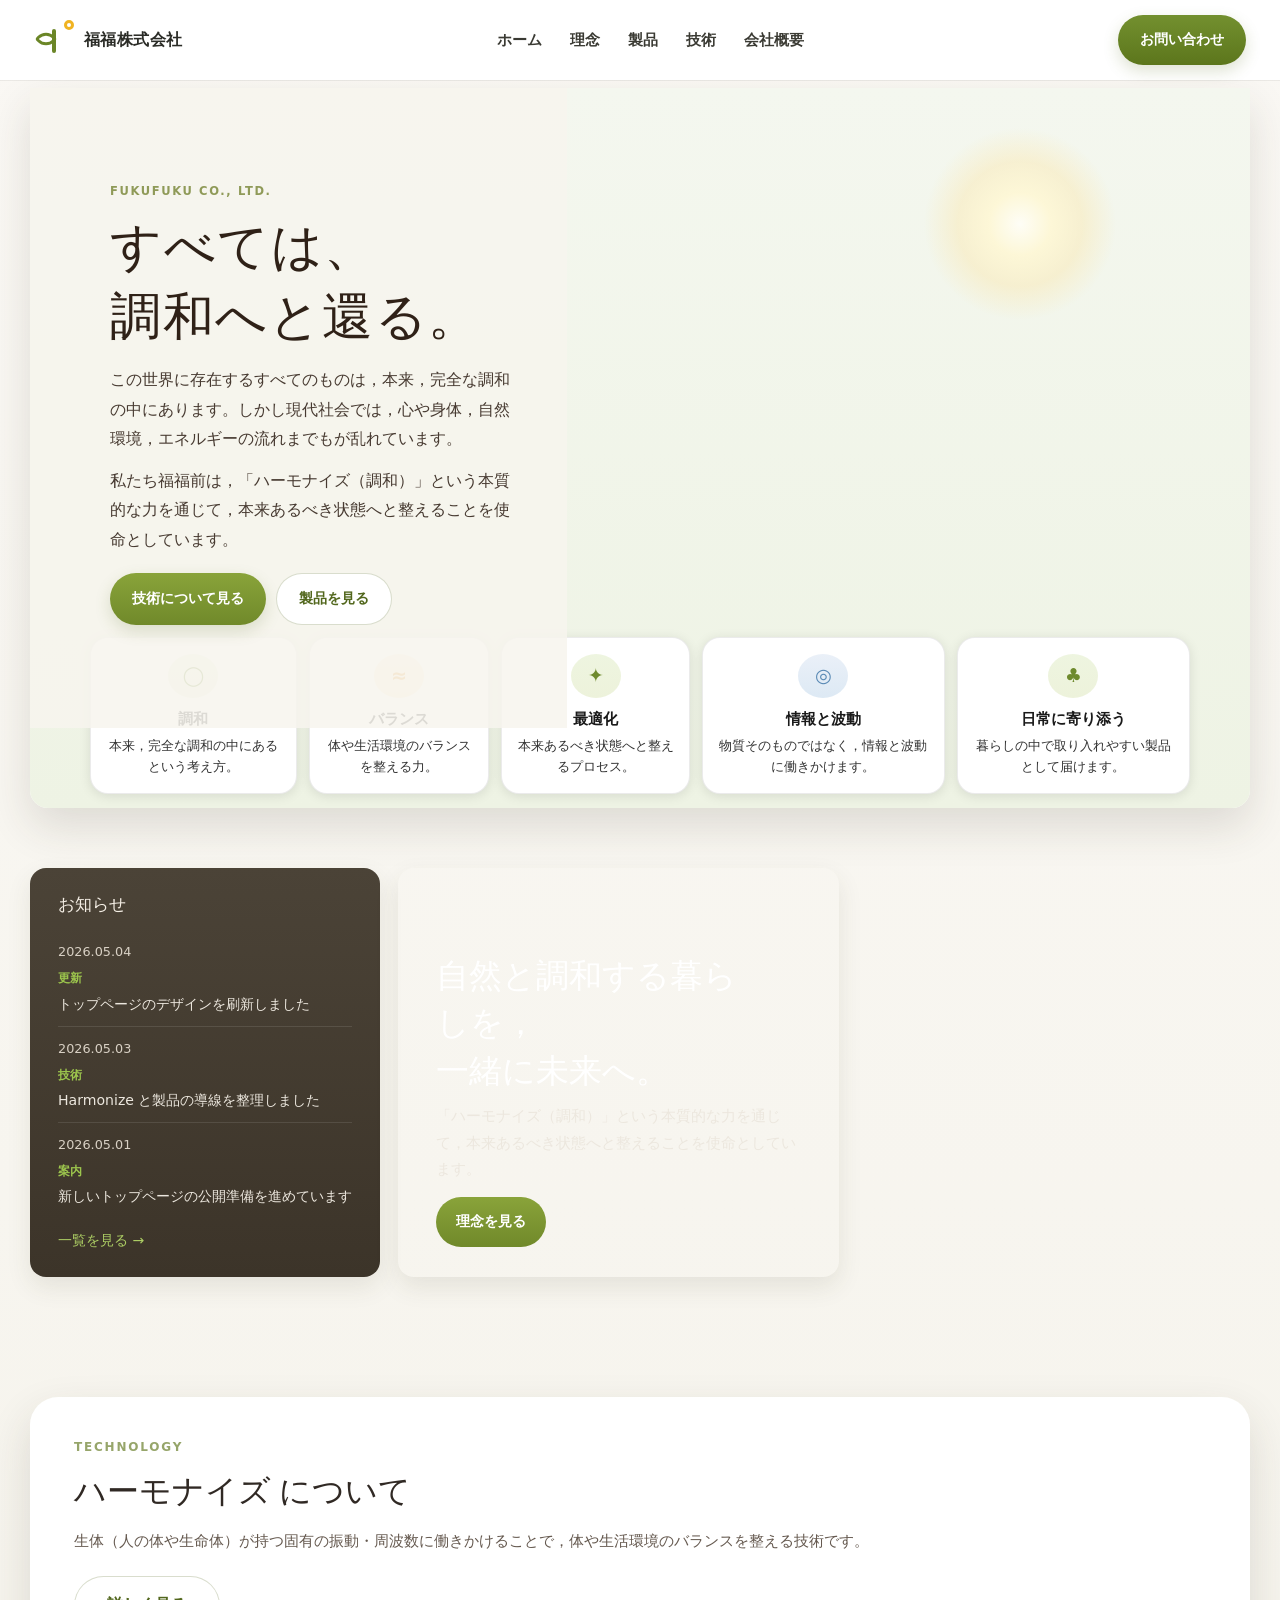
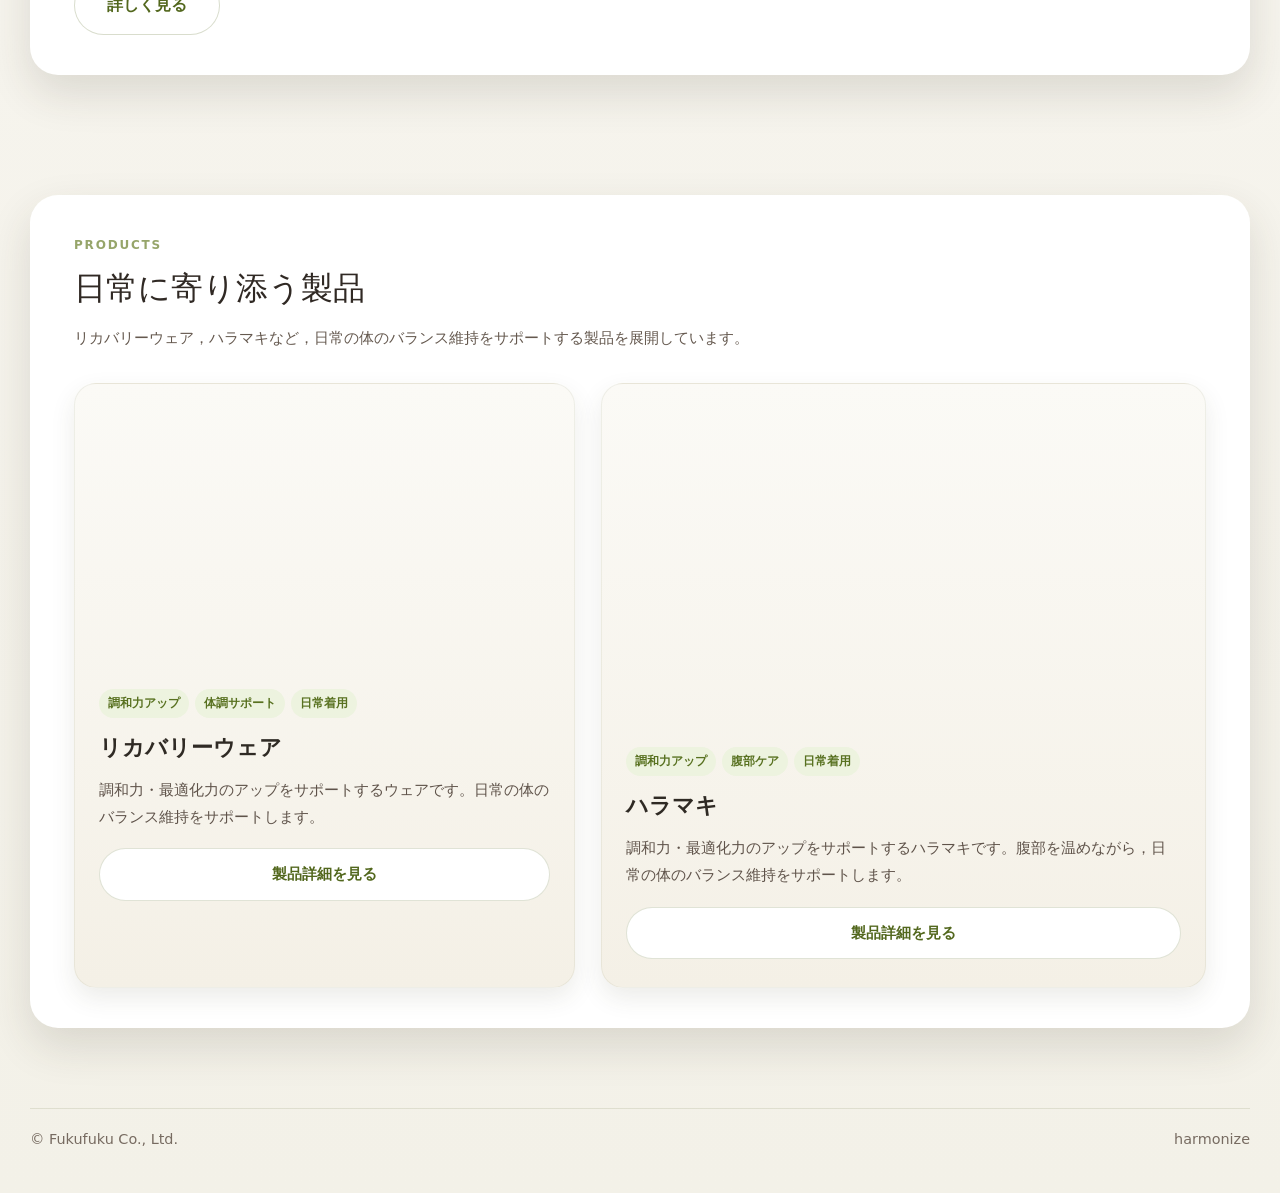
==== index.html @ b530451a "fix: Harmonize → ハーモナイズ in headings" ====
<!DOCTYPE html>
<html lang="ja">
<head>
  <meta charset="UTF-8">
  <meta name="viewport" content="width=device-width, initial-scale=1.0">
  <title>福福株式会社</title>
  <meta name="description" content="福福株式会社は、『ハーモナイズ（調和）』という本質的な力を通じて，本来あるべき状態へと整えることを使命としています。">
  <link rel="stylesheet" href="assets/styles.css">
</head>
<body>

<!-- Mobile nav toggle -->
<button class="menu-toggle" id="menuToggle" aria-label="メニューを開く">
  <span></span><span></span><span></span>
</button>

<!-- Mobile nav drawer -->
<div class="mobile-nav" id="mobileNav">
  <div class="mobile-nav__header">
    <span class="brand__title">福福株式会社</span>
    <button class="mobile-nav__close" id="menuClose" aria-label="閉じる">&times;</button>
  </div>
  <nav class="mobile-nav__links">
    <a class="is-current" href="index.html">ホーム</a>
    <a href="philosophy.html">理念</a>
    <a href="products.html">製品</a>
    <a href="technology.html">技術</a>
    <a href="company.html">会社概要</a>
    <a href="contact.html">お問い合わせ</a>
  </nav>
  <div class="mobile-nav__contact">
    <a class="contact-btn" href="contact.html">お問い合わせ</a>
  </div>
</div>

<header class="header">
  <div class="container header__inner">
    <a class="brand" href="index.html">
      <span class="logo">
        <span class="stem"></span>
        <span class="petal"></span>
        <span class="dot"></span>
      </span>
      <span class="brand__title">福福株式会社</span>
    </a>
    <nav class="nav">
      <a class="is-current" href="index.html">ホーム</a>
      <a href="philosophy.html">理念</a>
      <a href="products.html">製品</a>
      <a href="technology.html">技術</a>
      <a href="company.html">会社概要</a>
    </nav>
    <a class="contact-btn" href="contact.html">お問い合わせ</a>
  </div>
</header>

<main>
  <!-- ── HERO ── -->
  <section class="hero">
    <div class="container hero-shell">
      <div class="hero-stage">
        <div class="hero-visual"></div>
        <div class="hero-still"></div>
        <div class="hero-leaves"></div>
        <div class="hero-sun"></div>
        <div class="hero-content">
          <div class="hero-copy">
            <span class="eyebrow">FUKUFUKU CO., LTD.</span>
            <h1 class="hero-title">すべては、<br>調和へと還る。</h1>
            <p>この世界に存在するすべてのものは，本来，完全な調和の中にあります。しかし現代社会では，心や身体，自然環境，エネルギーの流れまでもが乱れています。</p>
            <p>私たち福福前は，「ハーモナイズ（調和）」という本質的な力を通じて，本来あるべき状態へと整えることを使命としています。</p>
            <div class="hero-actions">
              <a class="button-primary" href="technology.html">技術について見る</a>
              <a class="button-ghost" href="products.html">製品を見る</a>
            </div>
          </div>
          <div></div>
        </div>
        <div class="hero-cards">
          <article class="info-card">
            <div class="info-card__icon">◯</div>
            <div class="info-card__text">
              <h3>調和</h3>
              <p>本来，完全な調和の中にあるという考え方。</p>
            </div>
          </article>
          <article class="info-card">
            <div class="info-card__icon">≈</div>
            <div class="info-card__text">
              <h3>バランス</h3>
              <p>体や生活環境のバランスを整える力。</p>
            </div>
          </article>
          <article class="info-card">
            <div class="info-card__icon">✦</div>
            <div class="info-card__text">
              <h3>最適化</h3>
              <p>本来あるべき状態へと整えるプロセス。</p>
            </div>
          </article>
          <article class="info-card">
            <div class="info-card__icon">◎</div>
            <div class="info-card__text">
              <h3>情報と波動</h3>
              <p>物質そのものではなく，情報と波動に働きかけます。</p>
            </div>
          </article>
          <article class="info-card">
            <div class="info-card__icon">♣</div>
            <div class="info-card__text">
              <h3>日常に寄り添う</h3>
              <p>暮らしの中で取り入れやすい製品として届けます。</p>
            </div>
          </article>
        </div>
      </div>
    </div>
  </section>

  <!-- ── NEWS + MESSAGE ── -->
  <section class="section">
    <div class="container lower-grid">
      <div class="panel news">
        <div class="news-title">お知らせ</div>
        <ul>
          <li>
            <div class="news-item">
              <span class="date">2026.05.04</span>
              <span class="cat">更新</span>
              <span class="text">トップページのデザインを刷新しました</span>
            </div>
          </li>
          <li>
            <div class="news-item">
              <span class="date">2026.05.03</span>
              <span class="cat">技術</span>
              <span class="text">Harmonize と製品の導線を整理しました</span>
            </div>
          </li>
          <li>
            <div class="news-item">
              <span class="date">2026.05.01</span>
              <span class="cat">案内</span>
              <span class="text">新しいトップページの公開準備を進めています</span>
            </div>
          </li>
        </ul>
        <span class="more">一覧を見る →</span>
      </div>
      <div class="panel message">
        <h2>自然と調和する暮らしを，<br>一緒に未来へ。</h2>
        <p>「ハーモナイズ（調和）」という本質的な力を通じて，本来あるべき状態へと整えることを使命としています。</p>
        <a class="btn" href="philosophy.html">理念を見る</a>
      </div>
    </div>
  </section>

  <!-- ── TECHNOLOGY + PRODUCTS ── -->
  <section class="section">
    <div class="container section-box">
      <div class="section-tag">Technology</div>
      <h2 class="section-title">ハーモナイズ について</h2>
      <p class="section-text">生体（人の体や生命体）が持つ固有の振動・周波数に働きかけることで，体や生活環境のバランスを整える技術です。</p>
      <div class="section-cta">
        <a class="btn-wide-outline" href="technology.html">詳しく見る</a>
      </div>
    </div>
  </section>

  <section class="section">
    <div class="container section-box">
      <div class="section-tag">Products</div>
      <h2 class="section-title">日常に寄り添う製品</h2>
      <p class="section-text">リカバリーウェア，ハラマキなど，日常の体のバランス維持をサポートする製品を展開しています。</p>
      <div class="products-grid">
        <article class="product-card">
          <div class="product-image wear"></div>
          <div class="product-body">
            <div class="chips">
              <span class="chip">調和力アップ</span>
              <span class="chip">体調サポート</span>
              <span class="chip">日常着用</span>
            </div>
            <h3>リカバリーウェア</h3>
            <p>調和力・最適化力のアップをサポートするウェアです。日常の体のバランス維持をサポートします。</p>
            <a class="button-ghost" href="products.html">製品詳細を見る</a>
          </div>
        </article>
        <article class="product-card">
          <div class="product-image haramaki"></div>
          <div class="product-body">
            <div class="chips">
              <span class="chip">調和力アップ</span>
              <span class="chip">腹部ケア</span>
              <span class="chip">日常着用</span>
            </div>
            <h3>ハラマキ</h3>
            <p>調和力・最適化力のアップをサポートするハラマキです。腹部を温めながら，日常の体のバランス維持をサポートします。</p>
            <a class="button-ghost" href="products.html">製品詳細を見る</a>
          </div>
        </article>
      </div>
    </div>
  </section>
</main>

<footer class="footer">
  <div class="container footer-inner">
    <div>© Fukufuku Co., Ltd.</div>
    <div>harmonize</div>
  </div>
</footer>

<script>
  // Mobile nav
  var toggle = document.getElementById('menuToggle');
  var nav = document.getElementById('mobileNav');
  var close = document.getElementById('menuClose');
  toggle.addEventListener('click', function(){ nav.classList.add('is-open'); });
  close.addEventListener('click', function(){ nav.classList.remove('is-open'); });
  nav.querySelectorAll('a').forEach(function(a){ a.addEventListener('click', function(){ nav.classList.remove('is-open'); }); });
</script>
</body>
</html>
---- assets/styles.css ----
/* =====================================================
   Fukufuku Co. — Mobile-First CSS v8
   対象: 全ページ (index, philosophy, products, technology, company, contact, thanks)
   確認幅: 390px / 375px / 320px を優先。タブレット・PC は後追い。
   ===================================================== */

:root{
  --green:#6b8627;
  --green-deep:#56701f;
  --green-soft:#eef4df;
  --orange:#ea9223;
  --brown:#2f2117;
  --cream:#f8f5ee;
  --cream-deep:#f2eee4;
  --text:#40352d;
  --muted:#60554c;
  --line:rgba(93,107,53,.14);
  --shadow:0 18px 44px rgba(58,49,33,.14);
  --shadow-soft:0 10px 24px rgba(72,64,43,.10);
  --max:1240px;
}

/* ── Reset ── */
*{box-sizing:border-box;margin:0;padding:0}
html{scroll-behavior:smooth}
body{
  background:linear-gradient(180deg,#faf8f4 0%,#f3f1e8 100%);
  color:var(--text);
  font-family:system-ui,-apple-system,BlinkMacSystemFont,'Hiragino Sans','Noto Sans JP',sans-serif;
  line-height:1.8;
  font-size:16px;
  -webkit-text-size-adjust:100%;
}
a{text-decoration:none;color:inherit}
img{max-width:100%;display:block}
ul,ol{list-style:none}

/* ── Layout ── */
.container{
  width:min(calc(100% - 32px),var(--max));
  margin:0 auto;
}

/* ── Header ── */
.header{
  position:sticky;
  top:0;
  z-index:30;
  background:rgba(255,255,255,.97);
  backdrop-filter:blur(12px);
  -webkit-backdrop-filter:blur(12px);
  box-shadow:0 1px 0 rgba(0,0,0,.06);
}
.header__inner{
  min-height:64px;
  display:flex;
  align-items:center;
  justify-content:space-between;
  gap:12px;
  padding:0 4px;
}

/* Brand */
.brand{display:flex;align-items:center;gap:10px}
.logo{
  position:relative;
  width:40px;
  height:40px;
  flex:0 0 40px;
}
.logo .stem{
  position:absolute;
  left:18px;
  top:9px;
  width:4px;
  height:24px;
  background:var(--green);
  border-radius:10px;
}
.logo .petal,.logo .petal::before,.logo .petal::after{
  position:absolute;
  width:16px;
  height:16px;
  border:3.5px solid var(--green);
  border-radius:12px 3px 12px 3px;
  transform:rotate(45deg);
}
.logo .petal{left:4px;top:11px}
.logo .petal::before{content:\"\";left:12px;top:-12px;position:absolute;width:16px;height:16px;border:3.5px solid var(--green);border-radius:12px 3px 12px 3px}
.logo .petal::after{content:\"\";left:12px;top:12px;position:absolute;width:16px;height:16px;border:3.5px solid var(--green);border-radius:12px 3px 12px 3px}
.logo .dot{
  position:absolute;
  right:0;
  top:0;
  width:10px;
  height:10px;
  border:3.5px solid #f0b321;
  border-radius:50%;
}
.brand__title{
  font-size:1rem;
  font-weight:800;
  letter-spacing:.03em;
  color:#2b2c27;
  white-space:nowrap;
}

/* Nav */
.nav{display:none}

/* Mobile menu button */
.menu-toggle{
  display:flex;
  flex-direction:column;
  justify-content:center;
  align-items:center;
  width:44px;
  height:44px;
  background:none;
  border:none;
  cursor:pointer;
  gap:5px;
  padding:8px;
  border-radius:10px;
}
.menu-toggle span{
  display:block;
  width:22px;
  height:2px;
  background:var(--brown);
  border-radius:2px;
  transition:.2s;
}

/* Contact button */
.contact-btn{
  display:inline-flex;
  align-items:center;
  justify-content:center;
  gap:6px;
  padding:10px 16px;
  color:#fff;
  background:linear-gradient(180deg,#73902f,#5c761c);
  box-shadow:0 6px 16px rgba(88,110,31,.20);
  border-radius:999px;
  font-weight:700;
  font-size:.88rem;
  white-space:nowrap;
  transition:.18s ease all;
  flex-shrink:0;
}
.contact-btn:hover{transform:translateY(-1px)}

/* ── Mobile Nav Drawer ── */
.mobile-nav{
  position:fixed;
  top:0;
  left:0;
  right:0;
  bottom:0;
  z-index:50;
  display:none;
  flex-direction:column;
  background:rgba(255,255,255,.98);
  backdrop-filter:blur(16px);
  -webkit-backdrop-filter:blur(16px);
}
.mobile-nav.is-open{display:flex}
.mobile-nav__header{
  display:flex;
  align-items:center;
  justify-content:space-between;
  padding:16px 20px;
  border-bottom:1px solid var(--line);
}
.mobile-nav__close{
  width:44px;
  height:44px;
  background:none;
  border:none;
  font-size:28px;
  cursor:pointer;
  display:flex;
  align-items:center;
  justify-content:center;
  color:var(--text);
}
.mobile-nav__links{
  flex:1;
  overflow-y:auto;
  padding:20px;
  display:flex;
  flex-direction:column;
  gap:4px;
}
.mobile-nav__links a{
  display:block;
  padding:14px 16px;
  font-size:1.05rem;
  font-weight:600;
  color:var(--text);
  border-radius:12px;
  transition:.15s;
}
.mobile-nav__links a:hover,
.mobile-nav__links a.is-current{
  background:var(--green-soft);
  color:var(--green-deep);
}
.mobile-nav__contact{
  padding:20px;
  border-top:1px solid var(--line);
}
.mobile-nav__contact a{
  display:block;
  width:100%;
  text-align:center;
  padding:14px;
  font-weight:700;
  font-size:1rem;
}

/* ── Page Hero (sub pages) ── */
.page-hero{padding:20px 0 0}
.page-hero__box{
  position:relative;
  overflow:hidden;
  border-radius:20px;
  min-height:260px;
  background:
    linear-gradient(135deg,rgba(248,245,238,.95),rgba(248,245,238,.88)),
    url('../img/hero-forest.png') center/cover no-repeat;
  box-shadow:var(--shadow);
}
.page-hero__box::after{
  content:\"\";
  position:absolute;
  right:0;
  top:0;
  width:40%;
  height:120px;
  background:url('../img/hero-leaves.png') right top/cover no-repeat;
  opacity:.85;
  -webkit-mask-image:linear-gradient(180deg,#000 20%,rgba(0,0,0,.25) 70%,transparent 100%);
  mask-image:linear-gradient(180deg,#000 20%,rgba(0,0,0,.25) 70%,transparent 100%);
}
.page-hero__inner{
  position:relative;
  z-index:1;
  padding:40px 28px;
  max-width:100%;
}
.breadcrumb{
  font-size:.82rem;
  color:#7a6d63;
  margin-bottom:8px;
}
.page-hero__inner h1{
  font-family:serif;
  font-weight:500;
  font-size:1.65rem;
  line-height:1.45;
  color:var(--brown);
  margin:0 0 10px;
}
.page-hero__inner p{
  margin:0;
  font-size:.92rem;
  color:#5d5147;
  line-height:1.75;
}

/* ── Sections ── */
.section{padding:40px 0}
.section-box{
  background:#fff;
  border-radius:22px;
  padding:28px 24px;
  box-shadow:var(--shadow);
}
.section-tag{
  font-size:.75rem;
  letter-spacing:.15em;
  color:#96a56a;
  text-transform:uppercase;
  font-weight:700;
  margin-bottom:8px;
  display:block;
}
.section-title{
  margin:0 0 12px;
  font-family:serif;
  font-weight:500;
  font-size:1.55rem;
  line-height:1.5;
  color:#302924;
}
.section-text{
  margin:0;
  color:#65594f;
  line-height:1.9;
  font-size:.96rem;
}
.section-text + .section-text{margin-top:12px}

/* ── Top Page Hero ── */
.hero{padding:8px 0 0}
.hero-shell{
  position:relative;
  overflow:hidden;
  background:#fff;
  border-radius:0 0 18px 18px;
  box-shadow:var(--shadow);
}
.hero-stage{
  position:relative;
  min-height:580px;
  background:linear-gradient(180deg,#f4f7ef 0%,#eef3e4 100%);
}
.hero-visual{
  position:absolute;
  inset:0;
  background-image:url('../img/hero-forest.png');
  background-size:cover;
  background-position:center 40%;
  filter:saturate(1.05) brightness(1.02);
}
.hero-visual::after{
  content:\"\";
  position:absolute;
  inset:0;
  background:linear-gradient(90deg,
    rgba(248,245,238,.97) 0%,
    rgba(248,245,238,.93) 18%,
    rgba(248,245,238,.70) 34%,
    rgba(248,245,238,.28) 52%,
    transparent 70%
  );
}
.hero-still{
  display:none;
}
.hero-leaves{
  display:none;
}
.hero-sun{
  display:none;
}
.hero-content{
  position:relative;
  z-index:3;
  display:flex;
  flex-direction:column;
}
.hero-copy{
  position:relative;
  z-index:1;
  padding:32px 24px 28px;
  background:rgba(248,245,238,.90);
  border-radius:0 0 18px 18px;
}
.eyebrow{
  display:inline-block;
  margin-bottom:10px;
  color:#8f9a58;
  letter-spacing:.14em;
  font-size:.72rem;
  font-weight:700;
}
.hero-title{
  margin:0 0 12px;
  font-family:serif;
  font-weight:500;
  font-size:2.0rem;
  line-height:1.42;
  letter-spacing:.03em;
  color:var(--brown);
}
.hero-copy p{
  margin:8px 0 0;
  font-size:.93rem;
  line-height:1.85;
  color:#473a31;
}

/* Hero buttons */
.hero-actions{
  margin-top:18px;
  display:flex;
  flex-direction:column;
  gap:10px;
}
.hero-actions .button-primary,
.hero-actions .button-ghost{
  display:inline-flex;
  align-items:center;
  justify-content:center;
  padding:13px 20px;
  border-radius:999px;
  font-weight:700;
  font-size:.92rem;
  transition:.18s ease all;
  text-align:center;
}
.hero-actions .button-primary{
  background:linear-gradient(180deg,#89a33a,#70892a);
  color:#fff;
  box-shadow:0 6px 16px rgba(88,110,31,.18);
}
.hero-actions .button-ghost{
  background:#fff;
  border:1.5px solid rgba(82,103,29,.22);
  color:#52671d;
}
.hero-actions .button-primary:hover,
.hero-actions .button-ghost:hover{transform:translateY(-1px)}

/* Hero cards */
.hero-cards{
  padding:14px 16px 16px;
  display:flex;
  flex-direction:column;
  gap:10px;
}
.info-card{
  background:#ffffff;
  border:1px solid rgba(0,0,0,.08);
  border-radius:16px;
  padding:16px 18px;
  display:flex;
  align-items:flex-start;
  gap:14px;
  box-shadow:0 2px 12px rgba(0,0,0,.10);
}
.info-card__icon{
  width:44px;
  height:44px;
  flex:0 0 44px;
  border-radius:50%;
  display:grid;
  place-items:center;
  background:linear-gradient(180deg,#eef5e0,#edf2db);
  color:#6e8a2d;
  font-size:1.1rem;
  font-weight:700;
}
.info-card:nth-child(2) .info-card__icon{
  background:linear-gradient(180deg,#fff3de,#ffeed1);
  color:var(--orange);
}
.info-card:nth-child(4) .info-card__icon{
  background:linear-gradient(180deg,#eaf0f8,#dde9f4);
  color:#5a8ab5;
}
.info-card__text{}
.info-card h3{
  margin:0 0 3px;
  font-size:.95rem;
  font-weight:700;
  color:#1a1a1a;
}
.info-card p{
  margin:0;
  font-size:.82rem;
  line-height:1.55;
  color:#333333;
}

/* ── Lower grid (news + message) ── */
.lower-grid{display:flex;flex-direction:column;gap:14px}
.panel{border-radius:16px;overflow:hidden;box-shadow:var(--shadow-soft)}

/* News panel */
.news{
  padding:20px 22px;
  background:linear-gradient(180deg,#4b4337,#3c3429);
  color:#f4eee5;
}
.news-title{
  display:flex;
  align-items:center;
  gap:8px;
  font-family:serif;
  font-size:1.05rem;
  margin-bottom:10px;
  font-weight:500;
}
.news-title::before{content:\"●\";color:#9cc44f;font-size:.8rem}
.news ul{margin:0;padding:0}
.news li{
  padding:10px 0;
  border-top:1px solid rgba(255,255,255,.10);
}
.news li:first-child{border-top:none}
.news-item{display:flex;flex-direction:column;gap:4px}
.news .date{color:#d8d0c4;font-size:.8rem}
.news .cat{color:#9cc54d;font-size:.78rem;font-weight:700}
.news .text{color:#ece7de;font-size:.88rem;line-height:1.55}
.news .more{
  display:inline-block;
  margin-top:10px;
  font-size:.88rem;
  color:#accd64;
}

/* Message panel */
.message{
  position:relative;
  min-height:200px;
  padding:24px 24px 28px;
  color:#fff;
  background:url('../img/seedling.png') center/cover no-repeat;
  display:flex;
  flex-direction:column;
  justify-content:flex-end;
}
.message::before{
  content:\"\";
  position:absolute;
  inset:0;
  background:linear-gradient(180deg,
    rgba(63,56,38,.15) 0%,
    rgba(63,56,38,.88) 55%,
    rgba(63,56,38,.95) 100%
  );
}
.message h2,.message p,.message .btn{margin:0;position:relative;z-index:1}
.message h2{
  font-family:serif;
  font-size:1.45rem;
  line-height:1.45;
  font-weight:500;
  margin-bottom:8px;
}
.message p{
  font-size:.88rem;
  line-height:1.75;
  color:#ece7de;
  margin-bottom:14px;
}
.message .btn{
  display:inline-flex;
  align-items:center;
  justify-content:center;
  padding:12px 20px;
  background:linear-gradient(180deg,#89a33a,#70892a);
  color:#fff;
  border-radius:999px;
  font-weight:700;
  font-size:.9rem;
  align-self:flex-start;
}

/* ── Products ── */
.products-grid{display:flex;flex-direction:column;gap:20px;margin-top:24px}
.product-card{
  background:linear-gradient(180deg,#fbfaf6,#f4f0e6);
  border:1px solid rgba(93,107,53,.08);
  border-radius:20px;
  overflow:hidden;
  box-shadow:var(--shadow-soft);
}
.product-image{
  aspect-ratio:16/9;
  background-size:cover;
  background-position:center;
}
.product-image.haramaki{background-image:url('https://fukufuku-co.jp/img/short3.jpg')}
.product-image.haramaki2{background-image:url('https://fukufuku-co.jp/img/long1.jpg')}
.product-image-gallery{display:flex;flex-direction:column;gap:4px}
.product-image-gallery .product-image{aspect-ratio:16/9}
.product-image--coming-soon{background:#f0f0f0;display:flex;align-items:center;justify-content:center;aspect-ratio:16/9;}
.coming-soon-label{display:inline-block;padding:8px 24px;background:rgba(0,0,0,0.12);color:#555;border-radius:20px;font-size:1rem;letter-spacing:0.08em;}
.product-card--coming-soon{opacity:0.7;}
.product-carousel{position:relative;overflow:hidden;aspect-ratio:4/3;max-height:320px;}
.product-carousel__slides{position:relative;width:100%;height:100%;}
.product-carousel__slide{position:absolute;inset:0;background-size:cover;background-position:center;opacity:0;transition:opacity 0.5s ease;}
.product-carousel__slide.active{opacity:1;}
.product-carousel__slide.haramaki{background-image:url('https://fukufuku-co.jp/img/short3.jpg')}
.product-carousel__slide.haramaki2{background-image:url('https://fukufuku-co.jp/img/long1.jpg')}
.product-carousel__dots{position:absolute;bottom:10px;left:50%;transform:translateX(-50%);display:flex;gap:8px;}
.product-carousel__dot{width:28px;height:28px;border-radius:50%;border:2px solid #fff;background:rgba(255,255,255,0.4);cursor:pointer;display:flex;align-items:center;justify-content:center;transition:background 0.2s;}
.product-carousel__dot.active{background:rgba(255,255,255,0.95);}
.product-carousel__dot.active::after{content:'✓';font-size:14px;color:#555;}
.product-body{padding:20px 20px 22px}
.chips{display:flex;flex-wrap:wrap;gap:6px;margin-bottom:10px}
.chip{
  display:inline-flex;
  align-items:center;
  padding:4px 9px;
  border-radius:999px;
  background:#edf3df;
  color:#587120;
  font-size:.73rem;
  font-weight:700;
}
.product-body h3{
  margin:0 0 8px;
  font-size:1.2rem;
  color:#2f2a24;
  font-weight:700;
}
.product-body p{
  margin:0;
  color:#5f534a;
  font-size:.92rem;
  line-height:1.85;
}
.product-body .button-ghost{
  display:flex;
  align-items:center;
  justify-content:center;
  margin-top:14px;
  padding:12px;
  background:#fff;
  border:1.5px solid rgba(82,103,29,.18);
  color:#52671d;
  border-radius:999px;
  font-weight:700;
  font-size:.92rem;
  text-align:center;
  transition:.18s;
}
.product-body .button-ghost:hover{background:var(--green-soft)}

/* ── Company ── */
.company-grid{
  display:flex;
  flex-direction:column;
  gap:14px;
  margin-top:20px;
}
.company-card{
  padding:18px 20px;
  border-radius:16px;
  background:linear-gradient(180deg,#faf8f2,#f3eee3);
  border:1px solid rgba(86,112,31,.07);
}
.company-card h3{
  margin:0 0 5px;
  font-size:.9rem;
  color:#4a3f34;
  font-weight:700;
}
.company-card p{margin:0;color:#5f534a;font-size:.93rem}

/* ── Forms ── */
.form-grid{
  display:flex;
  flex-direction:column;
  gap:16px;
  margin-top:20px;
}
.form-field{display:flex;flex-direction:column;gap:7px}
label{font-weight:700;color:#4e4339;font-size:.93rem}
input,select,textarea{
  width:100%;
  padding:14px 16px;
  border:1.5px solid rgba(86,112,31,.18);
  border-radius:12px;
  background:#fff;
  font:inherit;
  color:var(--text);
  font-size:1rem;
  -webkit-appearance:none;
  appearance:none;
}
select{
  background-image:url(\"data:image/svg+xml,%3Csvg xmlns='http://www.w3.org/2000/svg' width='12' height='8' viewBox='0 0 12 8'%3E%3Cpath fill='%236b8627' d='M6 8L0 0h12z'/%3E%3C/svg%3E\");
  background-repeat:no-repeat;
  background-position:right 14px center;
  padding-right:36px;
}
textarea{min-height:160px;resize:vertical}
.form-note{
  font-size:.88rem;
  color:#6a5f55;
  margin-top:6px;
  word-break:break-all;
}
.form-note code{
  font-size:.82rem;
  background:rgba(107,134,39,.08);
  padding:2px 5px;
  border-radius:4px;
}
.form-submit-row{
  margin-top:20px;
  display:flex;
  flex-direction:column;
  gap:10px;
}
.btn-submit{
  display:flex;
  align-items:center;
  justify-content:center;
  padding:15px 24px;
  background:linear-gradient(180deg,#89a33a,#70892a);
  color:#fff;
  border:none;
  border-radius:999px;
  font-weight:700;
  font-size:1rem;
  cursor:pointer;
  transition:.18s;
  width:100%;
}
.btn-submit:hover:not(:disabled){transform:translateY(-1px)}
.btn-submit:disabled{opacity:.6;cursor:not-allowed}
.status{margin-top:10px;font-size:.93rem;font-weight:700}
.status.success{color:#56701f}
.status.error{color:#9a4b2d}

/* ── Section CTA button (full width) ── */
.section-cta{
  margin-top:20px;
  display:flex;
  flex-direction:column;
  gap:10px;
}
.btn-wide{
  display:flex;
  align-items:center;
  justify-content:center;
  padding:14px 20px;
  background:linear-gradient(180deg,#89a33a,#70892a);
  color:#fff;
  border-radius:999px;
  font-weight:700;
  font-size:.95rem;
  text-align:center;
  transition:.18s;
  border:none;
  width:100%;
  cursor:pointer;
}
.btn-wide:hover{transform:translateY(-1px)}
.btn-wide-outline{
  display:flex;
  align-items:center;
  justify-content:center;
  padding:14px 20px;
  background:#fff;
  border:1.5px solid rgba(82,103,29,.22);
  color:#52671d;
  border-radius:999px;
  font-weight:700;
  font-size:.95rem;
  text-align:center;
  transition:.18s;
  width:100%;
}
.btn-wide-outline:hover{background:var(--green-soft)}

/* ── Footer ── */
.footer{padding:20px 0 40px;color:#776b61}
.footer-inner{
  border-top:1px solid var(--line);
  padding-top:18px;
  display:flex;
  flex-direction:column;
  align-items:center;
  gap:10px;
  text-align:center;
  font-size:.88rem;
}

/* ── Thanks page ── */
.thanks-hero{
  min-height:70vh;
  display:flex;
  flex-direction:column;
  align-items:center;
  justify-content:center;
  padding:40px 24px;
  text-align:center;
}
.thanks-hero h1{
  font-family:serif;
  font-size:1.6rem;
  font-weight:500;
  color:var(--brown);
  margin-bottom:12px;
}
.thanks-hero p{
  font-size:.95rem;
  color:var(--muted);
  line-height:1.8;
  max-width:28em;
  margin-bottom:24px;
}

/* =====================================================
   TABLET — 768px以上
   ===================================================== */
@media (min-width:768px){
  .container{width:min(calc(100% - 48px),var(--max))}

  /* Header */
  .header__inner{min-height:72px}
  .menu-toggle{display:none}

  /* Nav — show desktop nav */
  .nav{
    display:flex;
    align-items:center;
    gap:24px;
    color:#3a3a33;
    font-size:.9rem;
    font-weight:600;
  }
  .nav a{
    position:relative;
    padding:6px 0;
  }
  .nav a:hover::after,
  .nav a.is-current::after{
    content:\"\";
    position:absolute;
    left:0;right:0;
    bottom:-8px;
    height:3px;
    border-radius:999px;
    background:var(--green);
  }
  .contact-btn{padding:12px 22px;font-size:.9rem}

  /* Section */
  .section{padding:52px 0}
  .section-box{padding:36px 32px}
  .section-title{font-size:1.8rem}

  /* Page hero */
  .page-hero{padding:28px 0 0}
  .page-hero__box{border-radius:26px;min-height:300px}
  .page-hero__box::after{height:140px}
  .page-hero__inner{padding:52px 40px}
  .page-hero__inner h1{font-size:2rem}

  /* Hero — show background visuals */
  .hero-stage{min-height:640px}
  .hero-still{
    display:block;
    position:absolute;
    left:0;top:20px;
    bottom:160px;
    width:30%;
    background:url('../img/hero-still.png') center/cover no-repeat;
    border-radius:0 20px 20px 0;
    -webkit-mask-image:linear-gradient(90deg,#000 55%,rgba(0,0,0,.50) 78%,transparent 100%);
    mask-image:linear-gradient(90deg,#000 55%,rgba(0,0,0,.50) 78%,transparent 100%);
    box-shadow:12px 12px 28px rgba(60,52,34,.10);
  }
  .hero-leaves{
    display:block;
    position:absolute;
    right:0;top:0;
    width:52%;
    height:200px;
    background:url('../img/hero-leaves.png') right top/cover no-repeat;
    -webkit-mask-image:linear-gradient(180deg,#000 25%,rgba(0,0,0,.40) 65%,transparent 100%);
    mask-image:linear-gradient(180deg,#000 25%,rgba(0,0,0,.40) 65%,transparent 100%);
  }
  .hero-sun{
    display:block;
    position:absolute;
    right:100px;top:28px;
    width:180px;height:180px;
    border-radius:50%;
    background:radial-gradient(circle,
      rgba(255,254,247,.92) 0%,
      rgba(255,247,210,.82) 22%,
      rgba(255,224,143,.30) 44%,
      rgba(255,224,143,0) 68%
    );
  }
  .hero-content{
    display:grid;
    grid-template-columns:44% 56%;
    min-height:640px;
  }
  .hero-copy{
    padding:72px 36px 36px 64px;
    background:rgba(248,245,238,.88);
    border-radius:0;
  }
  .hero-title{font-size:2.5rem;line-height:1.4}
  .hero-copy p{font-size:.96rem;max-width:30em}

  .hero-actions{flex-direction:row}
  .hero-actions .button-primary,
  .hero-actions .button-ghost{
    padding:12px 22px;
    font-size:.9rem;
    width:auto;
  }

  .hero-cards{
    position:absolute;
    left:36px;right:36px;
    bottom:14px;
    flex-direction:row;
    gap:10px;
    padding:0;
  }
  .info-card{
    flex-direction:column;
    align-items:center;
    text-align:center;
    padding:14px 12px;
    gap:0;
  }
  .info-card__text{margin-top:8px}

  .lower-grid{
    flex-direction:row;
    gap:16px;
  }
  .news{min-height:200px;padding:22px 26px}
  .message{min-height:200px;padding:28px 32px}
  .message h2{font-size:1.75rem}
  .message p{font-size:.92rem}

  .products-grid{
    flex-direction:row;
    gap:22px;
  }
  .product-body{padding:22px 22px 26px}
  .product-body h3{font-size:1.3rem}

  .company-grid{
    flex-direction:row;
    flex-wrap:wrap;
    gap:14px;
  }
  .company-card{flex:1;min-width:calc(50% - 7px)}

  .form-grid{
    display:grid;
    grid-template-columns:1fr 1fr;
    gap:16px;
  }
  .form-field.full{grid-column:1/-1}
  .form-submit-row{
    flex-direction:row;
    align-items:center;
    gap:16px;
  }
  .btn-submit{width:auto;padding:14px 32px}

  .section-cta{flex-direction:row}
  .btn-wide{width:auto;padding:13px 28px}
  .btn-wide-outline{width:auto;padding:13px 28px}

  .footer-inner{
    flex-direction:row;
    justify-content:space-between;
    font-size:.9rem;
  }

  .thanks-hero{
    min-height:60vh;
    padding:60px 40px;
  }
  .thanks-hero h1{font-size:1.9rem}
}

/* =====================================================
   DESKTOP — 1100px以上
   ===================================================== */
@media (min-width:1100px){
  .container{width:min(calc(100% - 60px),var(--max))}

  .header__inner{min-height:80px}
  .nav{gap:28px;font-size:.93rem}

  .section{padding:60px 0}
  .section-box{padding:40px 44px;border-radius:28px}
  .section-title{font-size:2rem}

  .page-hero__inner{padding:60px 56px}
  .page-hero__inner h1{font-size:2.3rem}

  .hero-stage{min-height:720px}
  .hero-copy{padding:88px 48px 44px 80px}
  .hero-title{font-size:3.2rem;line-height:1.38}
  .hero-copy p{font-size:1rem;margin-top:12px}

  .hero-still{
    width:33%;
    bottom:180px;
  }
  .hero-leaves{
    width:56%;
    height:240px;
  }
  .hero-sun{right:130px;top:36px;width:200px;height:200px}

  .hero-cards{
    left:60px;right:60px;
    gap:12px;
  }
  .info-card{
    padding:16px 14px;
    border-radius:18px;
  }
  .info-card__icon{width:50px;height:50px;font-size:1.2rem}

  .lower-grid{gap:18px}
  .news{min-height:220px;padding:22px 28px}
  .news li{grid-template-columns:88px 58px 1fr}
  .message{min-height:220px;padding:30px 38px}
  .message h2{font-size:2.05rem;max-width:10em}
  .message p{max-width:24em;font-size:.95rem}

  .products-grid{gap:26px;margin-top:30px}
  .product-card{border-radius:22px}
  .product-body{padding:24px 24px 28px}
  .product-body h3{font-size:1.38rem}
  .product-body .button-ghost{margin-top:18px}

  .company-grid{gap:18px;margin-top:26px}
  .company-card{padding:22px;border-radius:20px}
  .company-card h3{font-size:1rem}

  .form-grid{gap:20px}
  .form-submit-row{gap:20px}

  .section-cta{gap:14px}
  .btn-wide,.btn-wide-outline{padding:14px 32px;font-size:1rem}
}
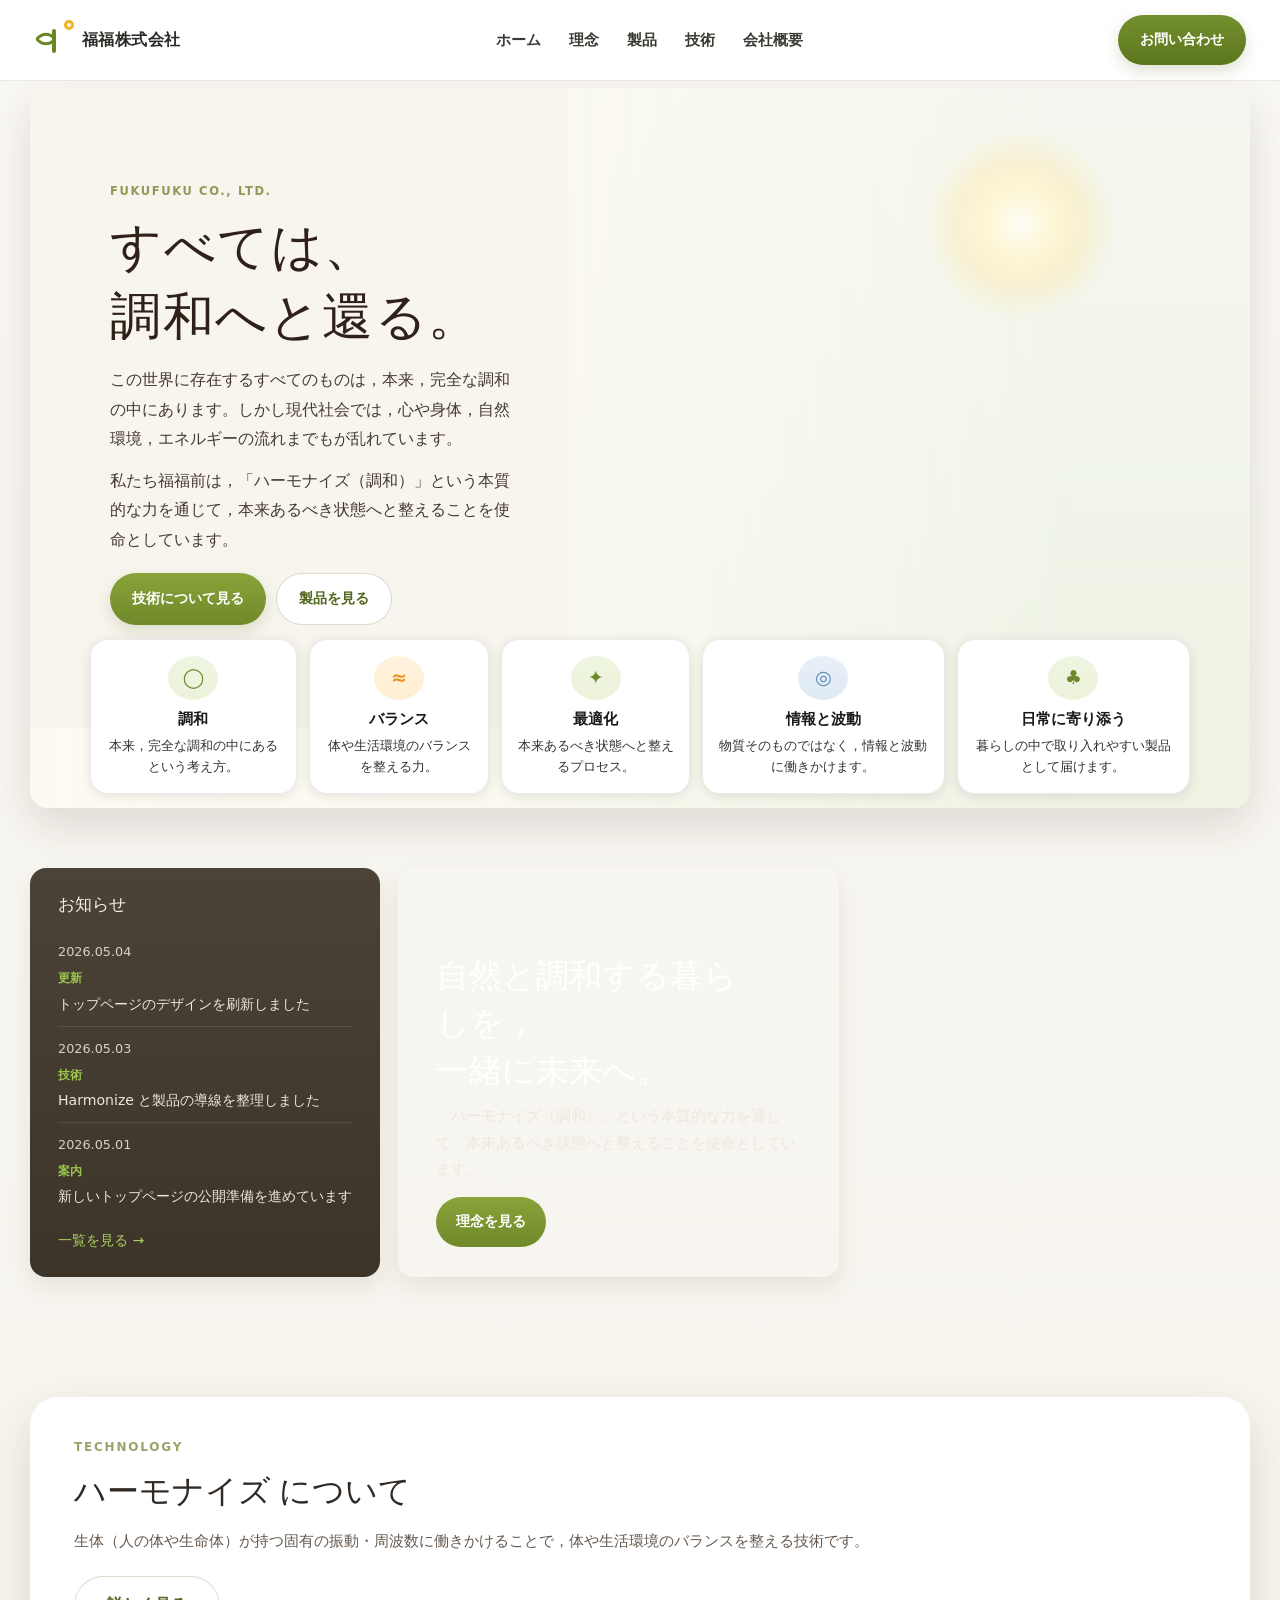
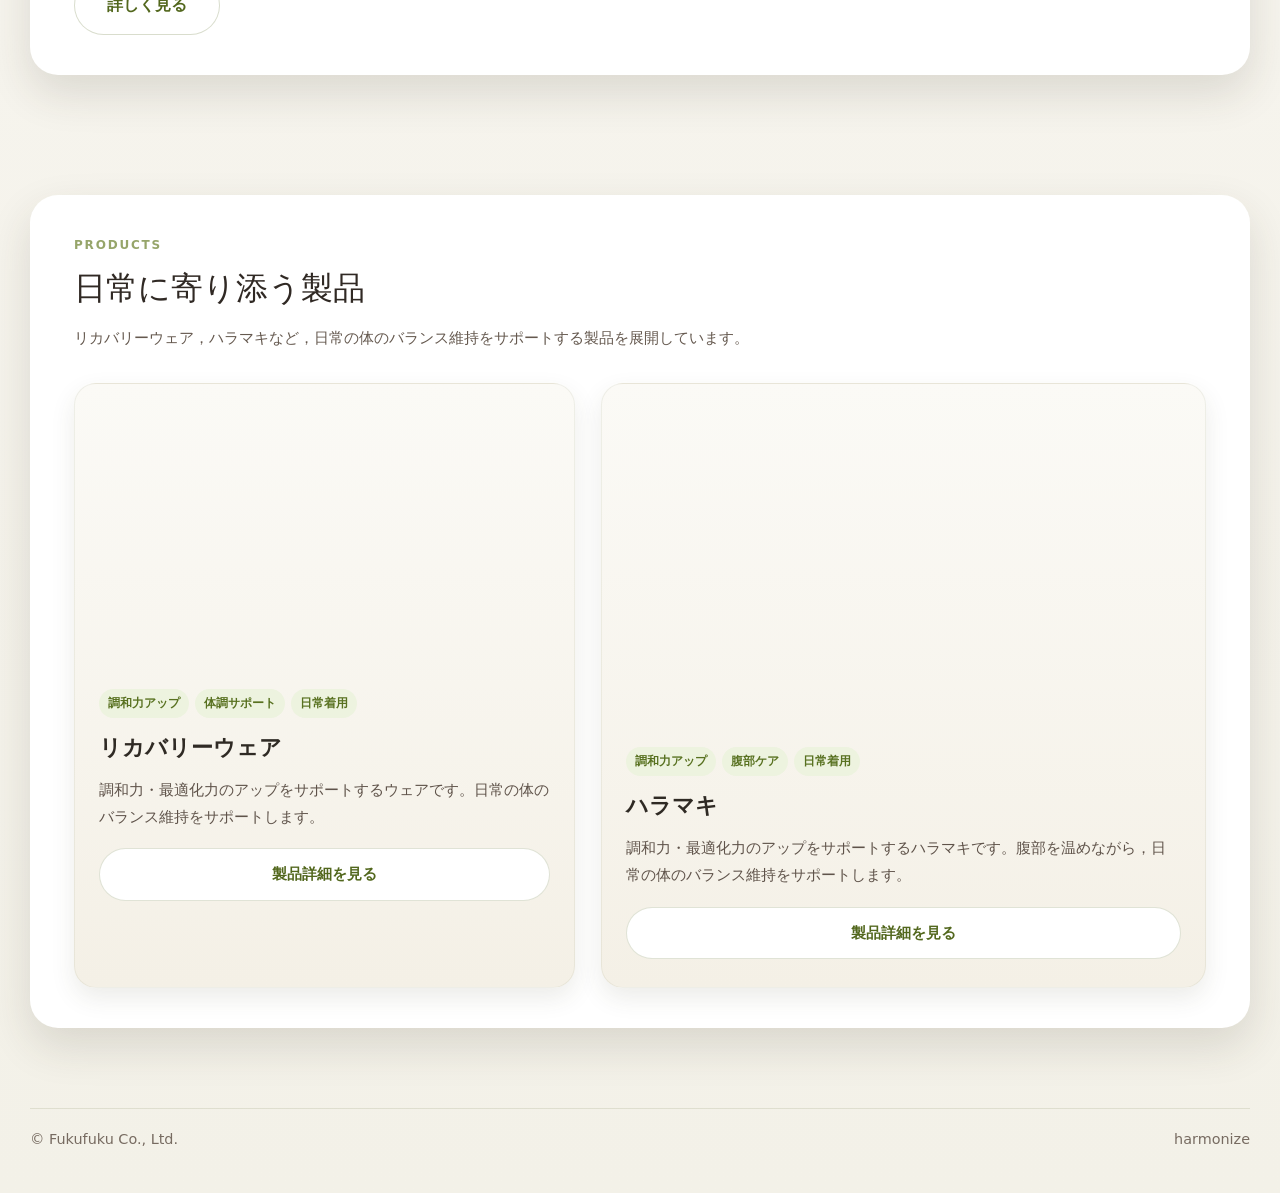
==== commit 6693485d: "feat: add square and circle FuKu logo to header brand on all pages" ====
--- a/index.html
+++ b/index.html
@@ -17,7 +17,7 @@
 <!-- Mobile nav drawer -->
 <div class="mobile-nav" id="mobileNav">
   <div class="mobile-nav__header">
-    <span class="brand__title">福福株式会社</span>
+    <span class="fuku-logo-sq"><svg viewBox="0 0 48 48" width="34" height="34" xmlns="http://www.w3.org/2000/svg"><rect width="48" height="48" rx="6" fill="#5a7a2a"/><ellipse cx="17" cy="20" rx="5" ry="3.5" fill="none" stroke="#fff" stroke-width="2.2" stroke-linecap="round"/><ellipse cx="31" cy="20" rx="5" ry="3.5" fill="none" stroke="#fff" stroke-width="2.2" stroke-linecap="round"/><path d="M14 30 Q24 39 34 30" fill="none" stroke="#fff" stroke-width="2.4" stroke-linecap="round"/></svg></span><span class="brand__title">福福株式会社</span><span class="fuku-logo-circle"><svg viewBox="0 0 48 48" width="34" height="34" xmlns="http://www.w3.org/2000/svg"><circle cx="24" cy="24" r="24" fill="#5a7a2a"/><ellipse cx="17" cy="20" rx="5" ry="3.5" fill="none" stroke="#fff" stroke-width="2.2" stroke-linecap="round"/><ellipse cx="31" cy="20" rx="5" ry="3.5" fill="none" stroke="#fff" stroke-width="2.2" stroke-linecap="round"/><path d="M14 30 Q24 39 34 30" fill="none" stroke="#fff" stroke-width="2.4" stroke-linecap="round"/></svg></span>
     <button class="mobile-nav__close" id="menuClose" aria-label="閉じる">&times;</button>
   </div>
   <nav class="mobile-nav__links">
--- a/assets/styles.css
+++ b/assets/styles.css
@@ -61,7 +61,9 @@
 }
 
 /* Brand */
-.brand{display:flex;align-items:center;gap:10px}
+.brand{display:flex;align-items:center;gap:8px}
+.fuku-logo-sq,.fuku-logo-circle{display:flex;align-items:center;flex-shrink:0;}
+.fuku-logo-sq svg,.fuku-logo-circle svg{display:block;}
 .logo{
   position:relative;
   width:40px;
@@ -326,15 +328,16 @@
   filter:saturate(1.05) brightness(1.02);
 }
 .hero-visual::after{
-  content:\"\";
+  content:"";
   position:absolute;
   inset:0;
   background:linear-gradient(90deg,
-    rgba(248,245,238,.97) 0%,
-    rgba(248,245,238,.93) 18%,
-    rgba(248,245,238,.70) 34%,
-    rgba(248,245,238,.28) 52%,
-    transparent 70%
+    rgba(248,245,238,.99) 0%,
+    rgba(248,245,238,.97) 18%,
+    rgba(248,245,238,.88) 34%,
+    rgba(248,245,238,.60) 52%,
+    rgba(248,245,238,.30) 70%,
+    transparent 85%
   );
 }
 .hero-still{
@@ -431,6 +434,8 @@
   align-items:flex-start;
   gap:14px;
   box-shadow:0 2px 12px rgba(0,0,0,.10);
+  position:relative;
+  z-index:10;
 }
 .info-card__icon{
   width:44px;
@@ -907,10 +912,10 @@
     flex-direction:column;
     align-items:center;
     text-align:center;
-    padding:14px 12px;
-    gap:0;
-  }
-  .info-card__text{margin-top:8px}
+    padding:14px 12px 16px;
+    gap:6px;
+  }
+  .info-card__text{margin-top:0}
 
   .lower-grid{
     flex-direction:row;
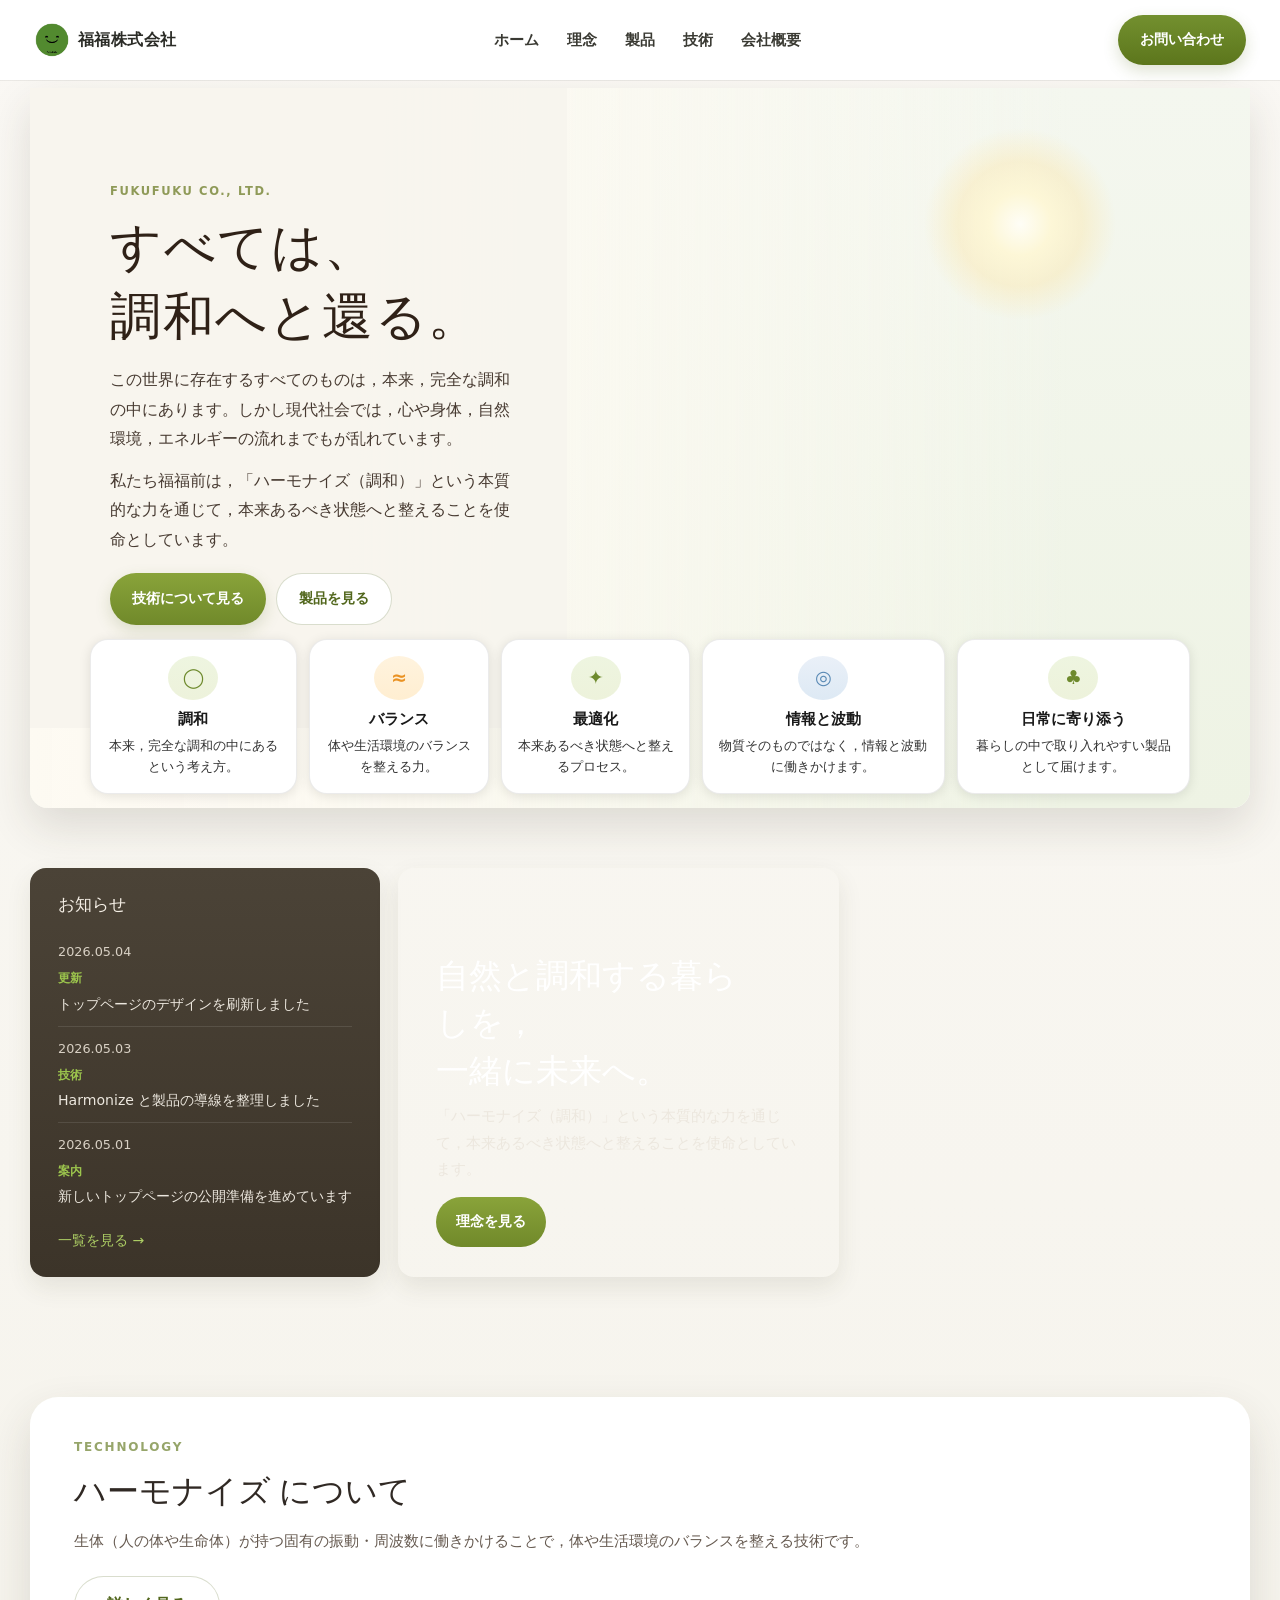
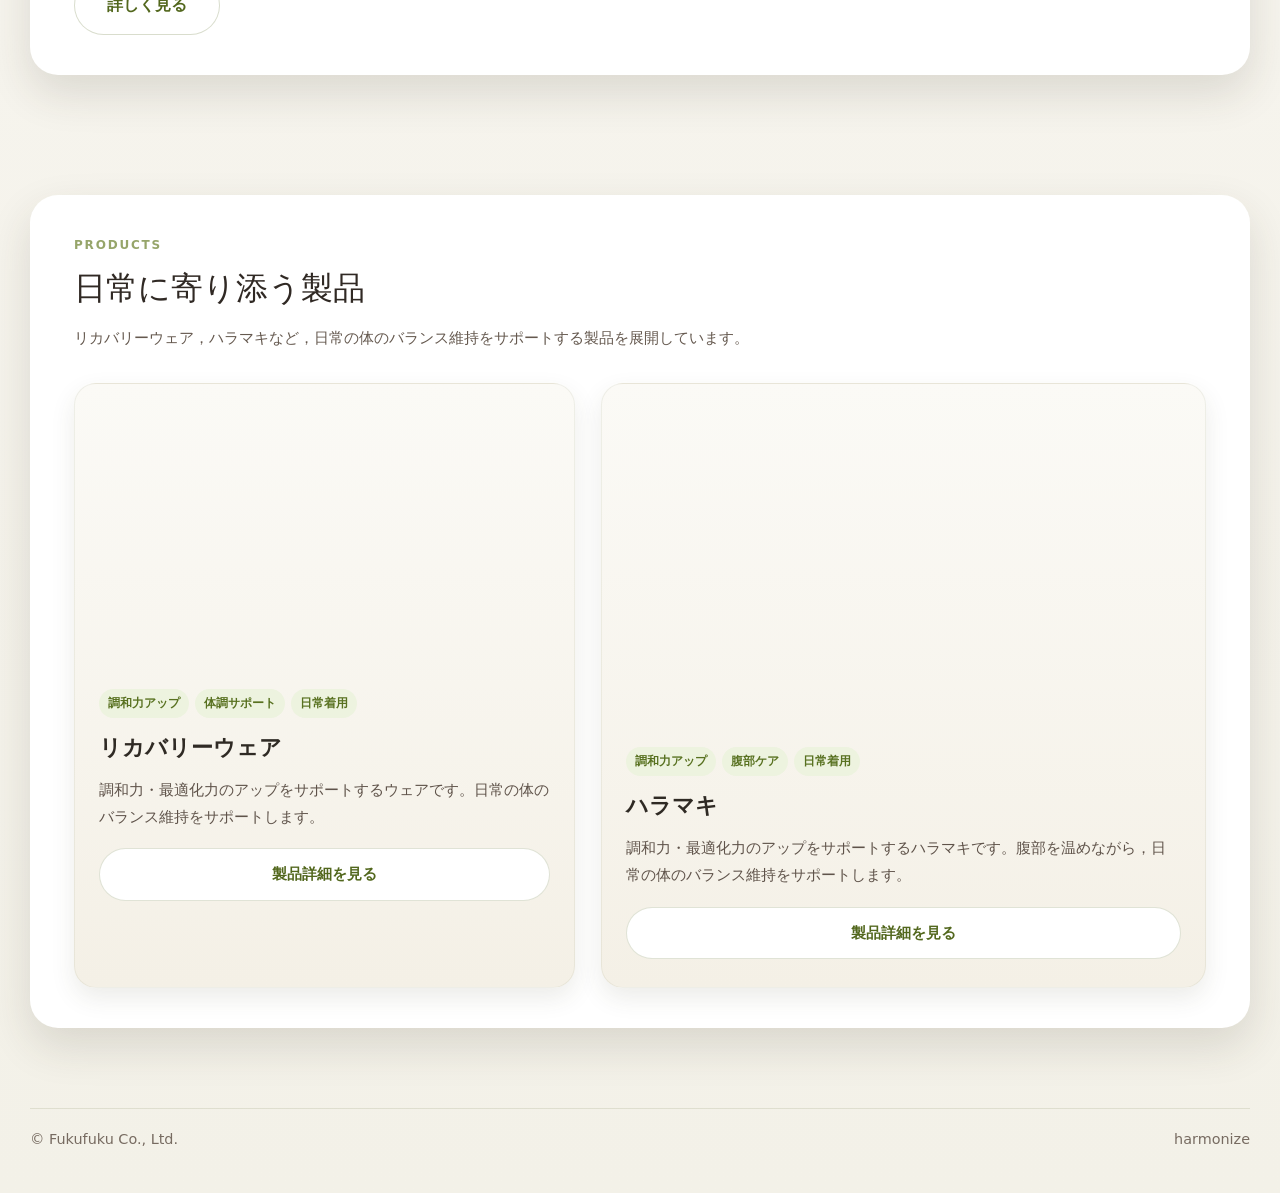
==== commit 9dc6116a: "fix: replace old flower logo with fuku-logo.png in header on all pages" ====
--- a/index.html
+++ b/index.html
@@ -17,7 +17,8 @@
 <!-- Mobile nav drawer -->
 <div class="mobile-nav" id="mobileNav">
   <div class="mobile-nav__header">
-    <span class="fuku-logo-sq"><svg viewBox="0 0 48 48" width="34" height="34" xmlns="http://www.w3.org/2000/svg"><rect width="48" height="48" rx="6" fill="#5a7a2a"/><ellipse cx="17" cy="20" rx="5" ry="3.5" fill="none" stroke="#fff" stroke-width="2.2" stroke-linecap="round"/><ellipse cx="31" cy="20" rx="5" ry="3.5" fill="none" stroke="#fff" stroke-width="2.2" stroke-linecap="round"/><path d="M14 30 Q24 39 34 30" fill="none" stroke="#fff" stroke-width="2.4" stroke-linecap="round"/></svg></span><span class="brand__title">福福株式会社</span><span class="fuku-logo-circle"><svg viewBox="0 0 48 48" width="34" height="34" xmlns="http://www.w3.org/2000/svg"><circle cx="24" cy="24" r="24" fill="#5a7a2a"/><ellipse cx="17" cy="20" rx="5" ry="3.5" fill="none" stroke="#fff" stroke-width="2.2" stroke-linecap="round"/><ellipse cx="31" cy="20" rx="5" ry="3.5" fill="none" stroke="#fff" stroke-width="2.2" stroke-linecap="round"/><path d="M14 30 Q24 39 34 30" fill="none" stroke="#fff" stroke-width="2.4" stroke-linecap="round"/></svg></span>
+    <img src="img/fuku-logo.png" alt="FuKu FuKu" class="fuku-logo-img">
+      <span class="brand__title">福福株式会社</span>
     <button class="mobile-nav__close" id="menuClose" aria-label="閉じる">&times;</button>
   </div>
   <nav class="mobile-nav__links">
@@ -36,11 +37,7 @@
 <header class="header">
   <div class="container header__inner">
     <a class="brand" href="index.html">
-      <span class="logo">
-        <span class="stem"></span>
-        <span class="petal"></span>
-        <span class="dot"></span>
-      </span>
+      <img src="img/fuku-logo.png" alt="FuKu FuKu" class="fuku-logo-img">
       <span class="brand__title">福福株式会社</span>
     </a>
     <nav class="nav">
--- a/assets/styles.css
+++ b/assets/styles.css
@@ -62,8 +62,8 @@
 
 /* Brand */
 .brand{display:flex;align-items:center;gap:8px}
-.fuku-logo-sq,.fuku-logo-circle{display:flex;align-items:center;flex-shrink:0;}
-.fuku-logo-sq svg,.fuku-logo-circle svg{display:block;}
+.fuku-logo-sq,.fuku-logo-circle{display:none;}
+.fuku-logo-img{width:36px;height:36px;border-radius:50%;object-fit:cover;flex-shrink:0;display:block;}
 .logo{
   position:relative;
   width:40px;
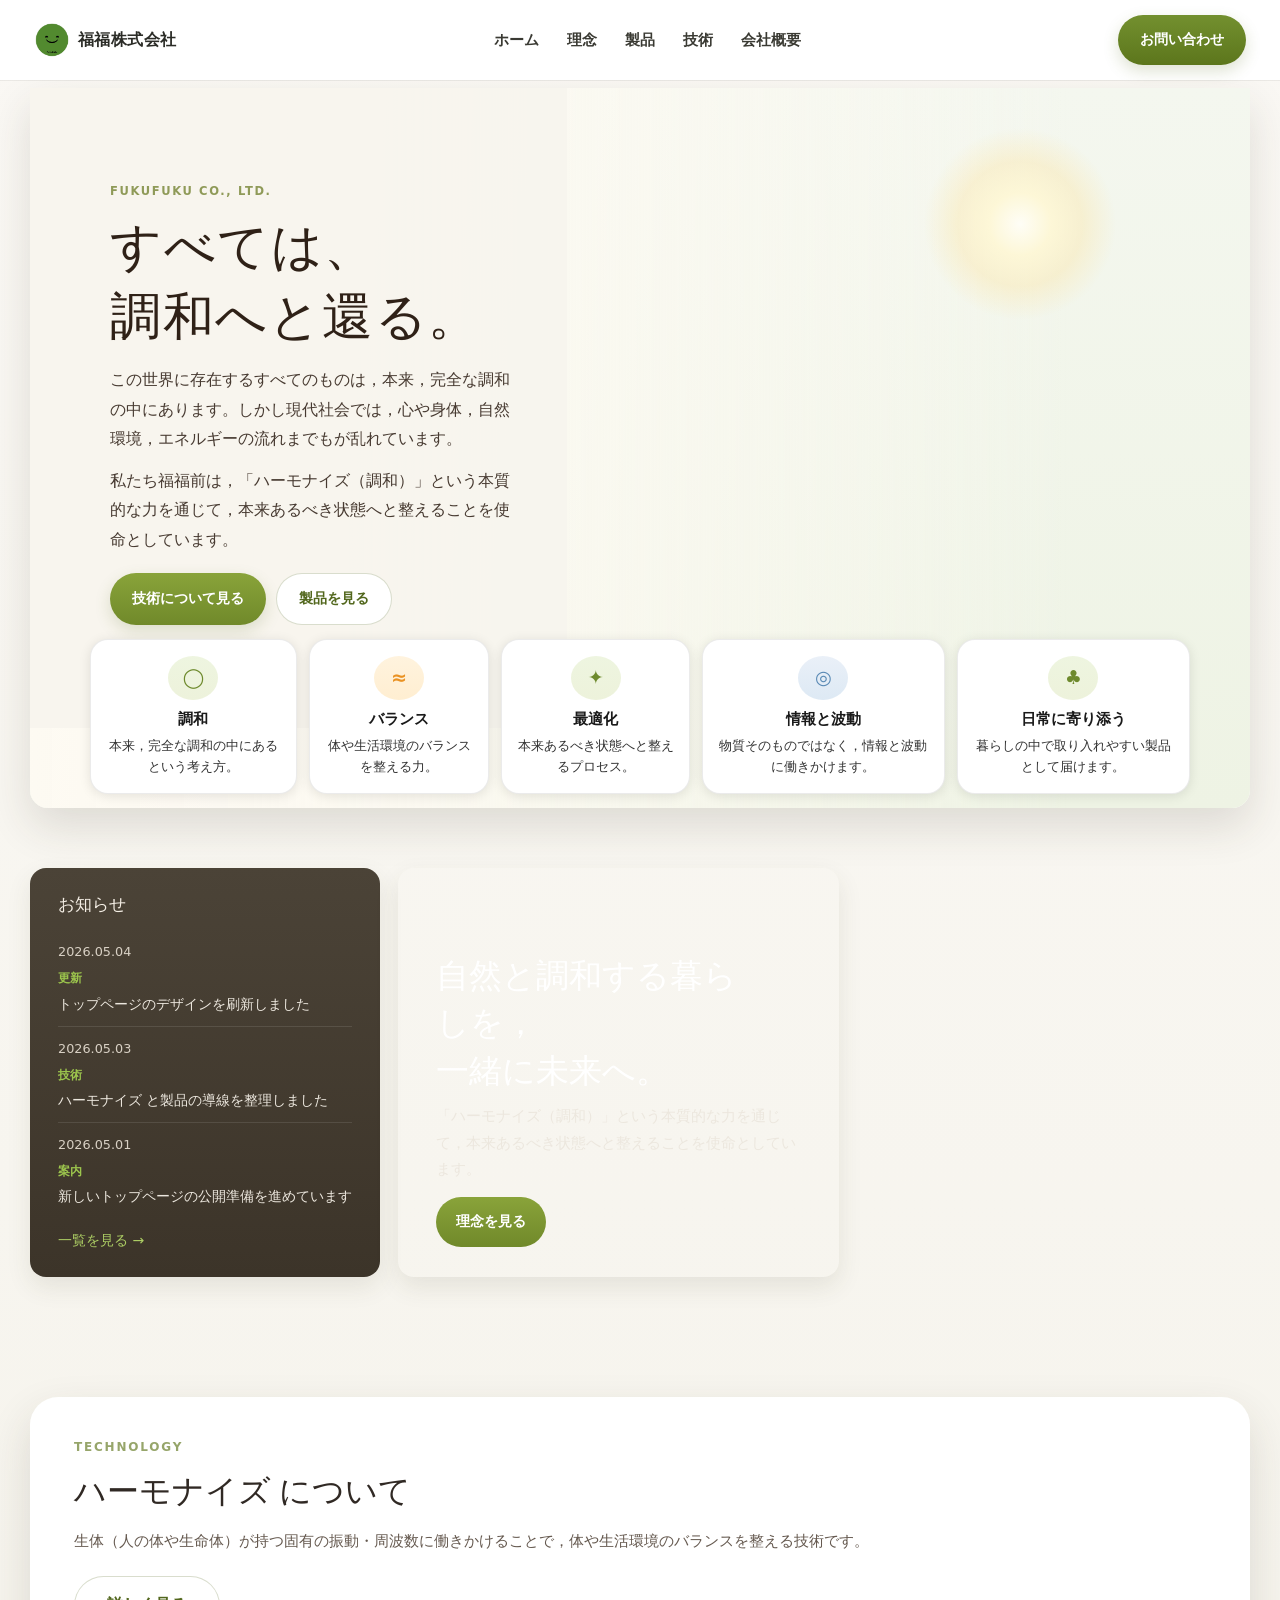
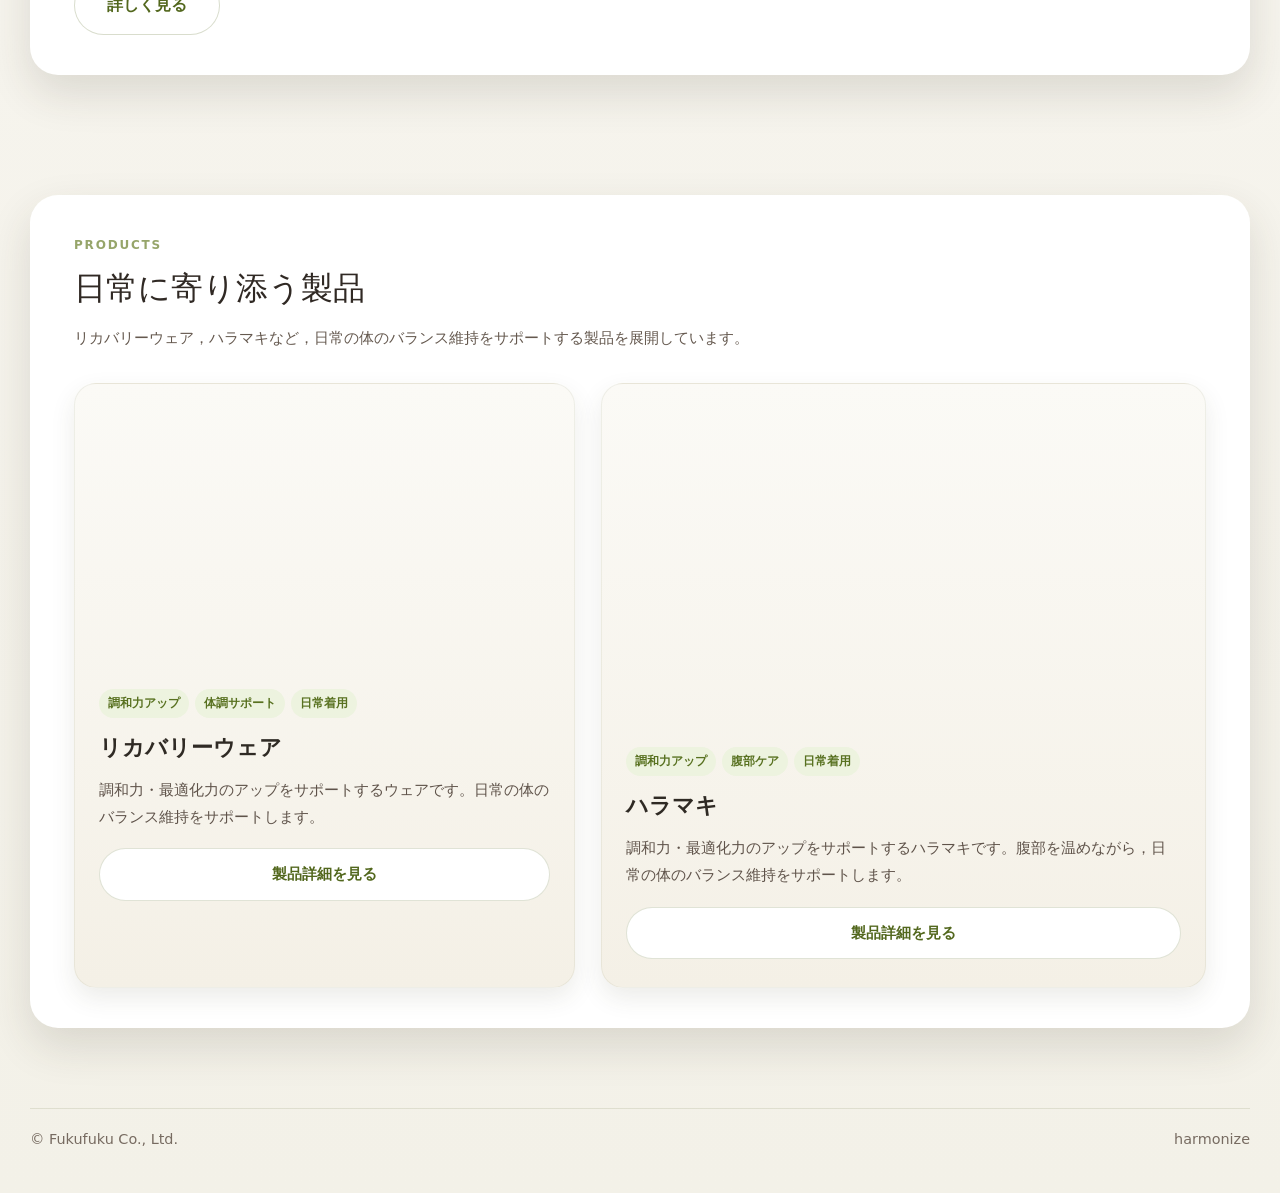
==== commit 80dbd5f4: "feat: load news from news.json dynamically" ====
--- a/index.html
+++ b/index.html
@@ -119,28 +119,8 @@
     <div class="container lower-grid">
       <div class="panel news">
         <div class="news-title">お知らせ</div>
-        <ul>
-          <li>
-            <div class="news-item">
-              <span class="date">2026.05.04</span>
-              <span class="cat">更新</span>
-              <span class="text">トップページのデザインを刷新しました</span>
-            </div>
-          </li>
-          <li>
-            <div class="news-item">
-              <span class="date">2026.05.03</span>
-              <span class="cat">技術</span>
-              <span class="text">Harmonize と製品の導線を整理しました</span>
-            </div>
-          </li>
-          <li>
-            <div class="news-item">
-              <span class="date">2026.05.01</span>
-              <span class="cat">案内</span>
-              <span class="text">新しいトップページの公開準備を進めています</span>
-            </div>
-          </li>
+        <ul id="newsList">
+          <li><div class="news-item"><span class="text">読み込み中…</span></div></li>
         </ul>
         <span class="more">一覧を見る →</span>
       </div>
@@ -209,6 +189,25 @@
 </footer>
 
 <script>
+  // お知らせをnews.jsonから読み込む
+  fetch('news.json?v=' + Date.now())
+    .then(function(r){ return r.json(); })
+    .then(function(items){
+      var list = document.getElementById('newsList');
+      list.innerHTML = items.map(function(item){
+        return '<li><div class="news-item">'
+          + '<span class="date">' + item.date + '</span>'
+          + '<span class="cat">' + item.tag + '</span>'
+          + '<span class="text">' + item.text + '</span>'
+          + '</div></li>';
+      }).join('');
+    })
+    .catch(function(){
+      document.getElementById('newsList').innerHTML =
+        '<li><div class="news-item"><span class="text">お知らせを読み込めませんでした</span></div></li>';
+    });
+</script>
+<script>
   // Mobile nav
   var toggle = document.getElementById('menuToggle');
   var nav = document.getElementById('mobileNav');
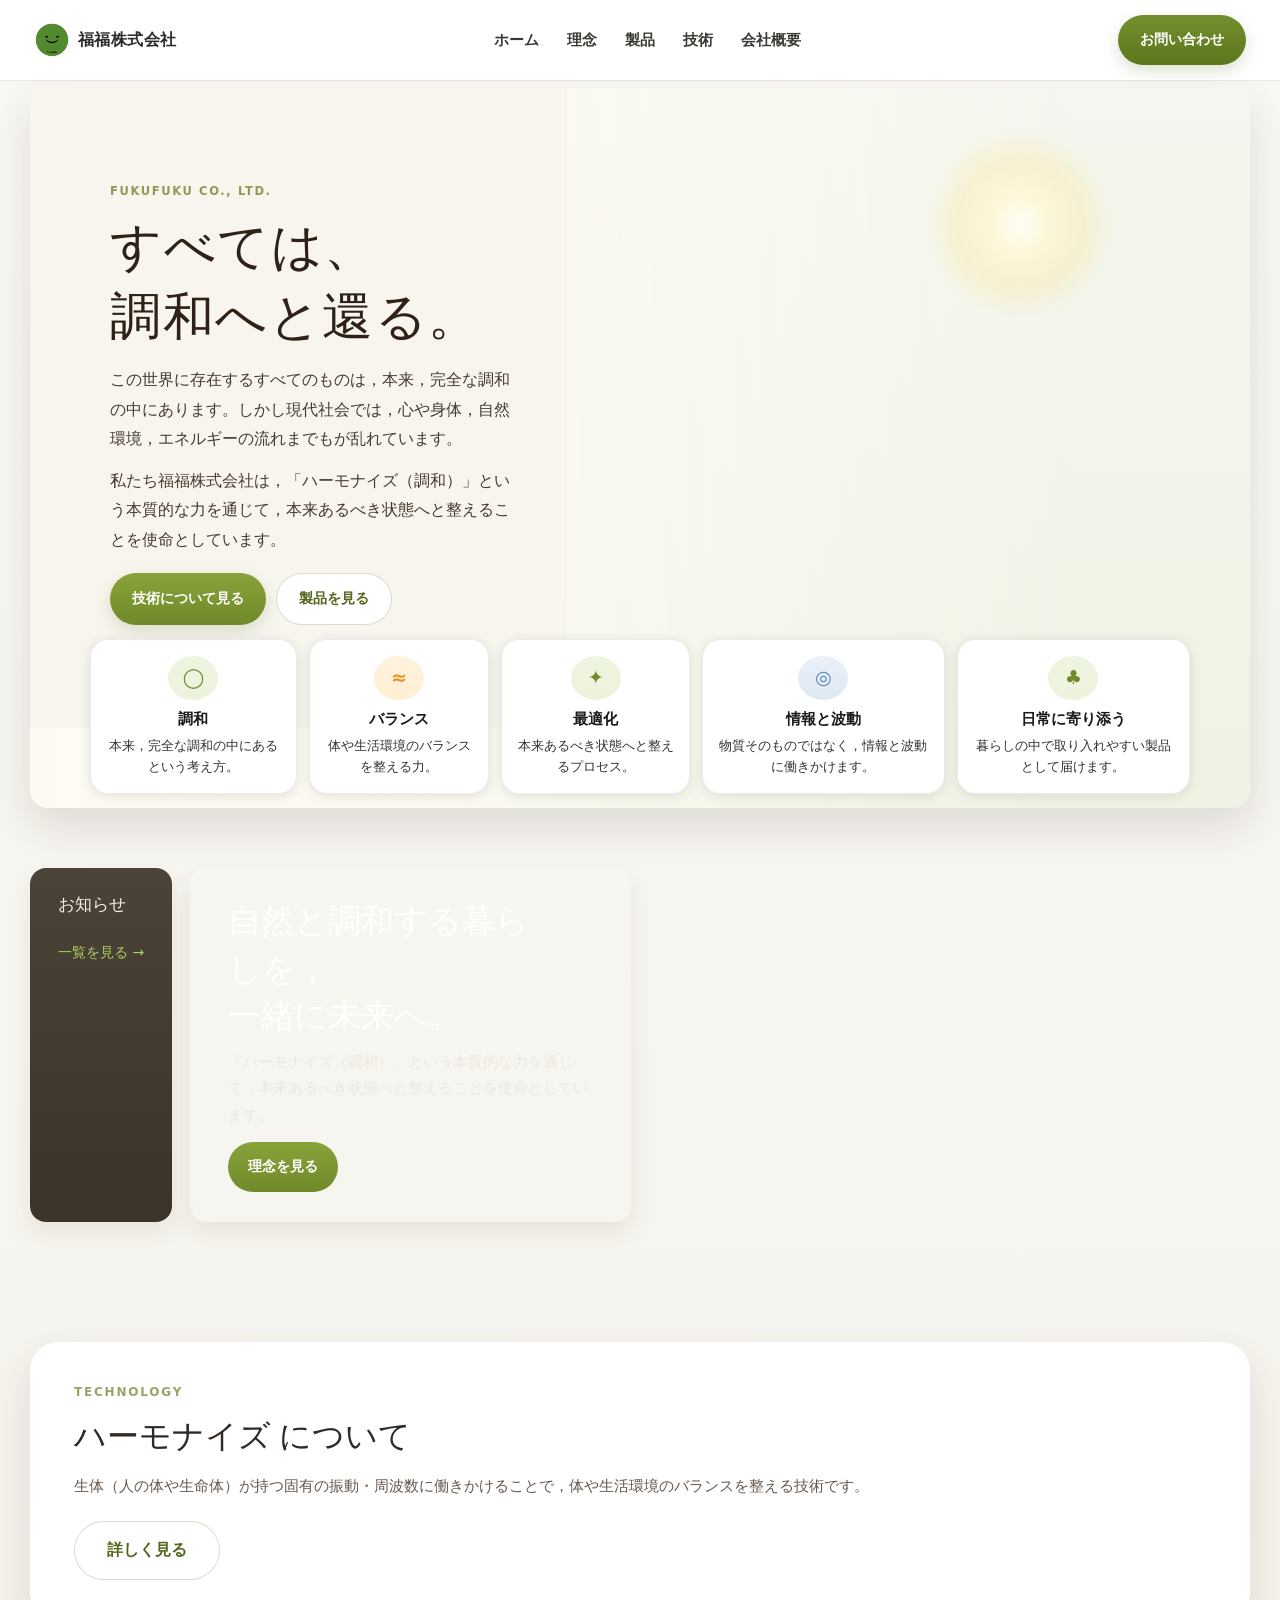
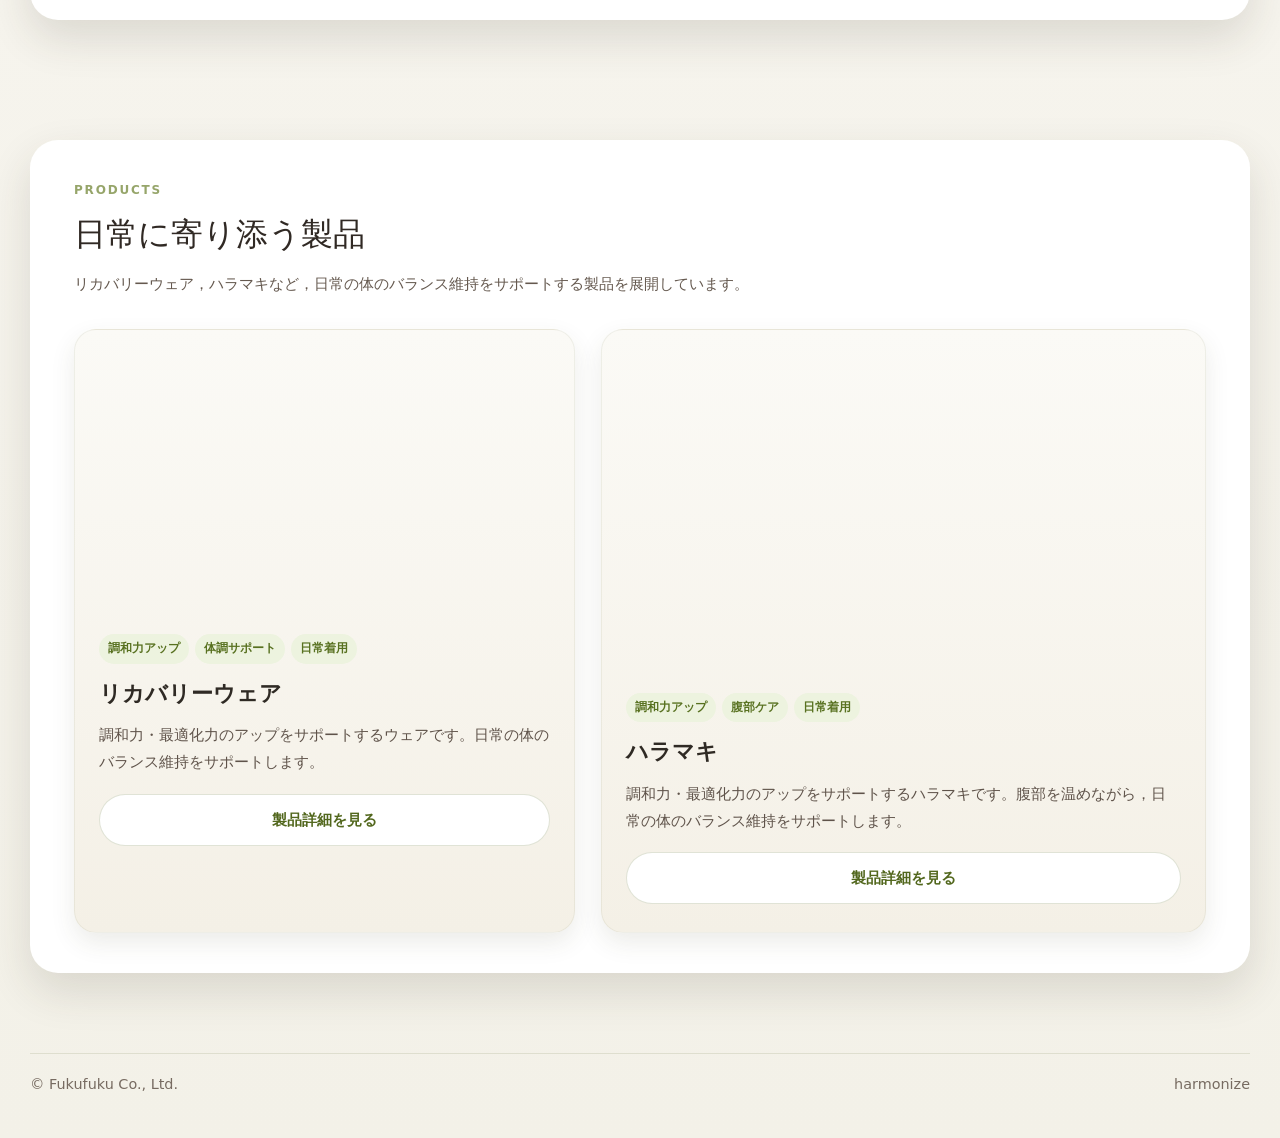
==== commit 1b57aa25: "fix: improve mobile layout" ====
--- a/index.html
+++ b/index.html
@@ -65,7 +65,7 @@
             <span class="eyebrow">FUKUFUKU CO., LTD.</span>
             <h1 class="hero-title">すべては、<br>調和へと還る。</h1>
             <p>この世界に存在するすべてのものは，本来，完全な調和の中にあります。しかし現代社会では，心や身体，自然環境，エネルギーの流れまでもが乱れています。</p>
-            <p>私たち福福前は，「ハーモナイズ（調和）」という本質的な力を通じて，本来あるべき状態へと整えることを使命としています。</p>
+            <p>私たち福福株式会社は，「ハーモナイズ（調和）」という本質的な力を通じて，本来あるべき状態へと整えることを使命としています。</p>
             <div class="hero-actions">
               <a class="button-primary" href="technology.html">技術について見る</a>
               <a class="button-ghost" href="products.html">製品を見る</a>
--- a/assets/styles.css
+++ b/assets/styles.css
@@ -1033,4 +1033,255 @@
 
   .section-cta{gap:14px}
   .btn-wide,.btn-wide-outline{padding:14px 32px;font-size:1rem}
-}+}
+
+/* =====================================================
+   MOBILE POLISH — 2026-05-26
+   スマートフォン表示の読みやすさ・操作性を強化
+   ===================================================== */
+@media (max-width:767px){
+  html, body{
+    overflow-x:hidden;
+  }
+  body{
+    font-size:15.5px;
+    line-height:1.75;
+  }
+  .container{
+    width:min(calc(100% - 24px),var(--max));
+  }
+
+  /* Header: ロゴを見せ、問い合わせボタンはメニュー内へ集約 */
+  .header{
+    min-height:58px;
+  }
+  .header__inner{
+    min-height:58px;
+    padding:0 56px 0 2px;
+  }
+  .header__inner > .contact-btn{
+    display:none;
+  }
+  .brand{
+    max-width:calc(100vw - 88px);
+  }
+  .brand__title{
+    font-size:.96rem;
+    letter-spacing:.02em;
+  }
+  .fuku-logo-img{
+    width:34px;
+    height:34px;
+  }
+  .menu-toggle{
+    position:fixed;
+    top:7px;
+    right:12px;
+    z-index:45;
+    background:rgba(255,255,255,.94);
+    box-shadow:0 4px 16px rgba(47,33,23,.12);
+    border:1px solid rgba(86,112,31,.12);
+  }
+  .mobile-nav__header{
+    gap:10px;
+  }
+  .mobile-nav__header .brand__title{
+    margin-right:auto;
+  }
+
+  /* Hero: スマホでは縦長すぎ・文字詰まりを抑える */
+  .hero{
+    padding-top:10px;
+  }
+  .hero-shell{
+    border-radius:18px;
+  }
+  .hero-stage{
+    min-height:auto;
+  }
+  .hero-visual{
+    position:absolute;
+    height:100%;
+    min-height:100%;
+    opacity:.82;
+    background-position:center top;
+  }
+  .hero-visual::after{
+    background:linear-gradient(180deg,
+      rgba(248,245,238,.96) 0%,
+      rgba(248,245,238,.92) 44%,
+      rgba(248,245,238,.78) 100%
+    );
+  }
+  .hero-content{
+    min-height:0;
+  }
+  .hero-copy{
+    padding:28px 20px 22px;
+    border-radius:18px 18px 0 0;
+    background:rgba(248,245,238,.86);
+  }
+  .eyebrow{
+    font-size:.68rem;
+    letter-spacing:.12em;
+  }
+  .hero-title{
+    font-size:clamp(1.72rem, 9vw, 2.18rem);
+    line-height:1.34;
+    margin-bottom:10px;
+  }
+  .hero-copy p{
+    font-size:.92rem;
+    line-height:1.78;
+  }
+  .hero-actions{
+    margin-top:16px;
+  }
+  .hero-actions .button-primary,
+  .hero-actions .button-ghost,
+  .product-body .button-ghost,
+  .btn-wide,
+  .btn-wide-outline,
+  .message .btn{
+    min-height:46px;
+    width:100%;
+    font-size:.94rem;
+  }
+  .hero-cards{
+    padding:12px;
+    gap:9px;
+  }
+  .info-card{
+    padding:13px 14px;
+    border-radius:14px;
+    gap:10px;
+  }
+  .info-card__icon{
+    width:38px;
+    height:38px;
+    flex-basis:38px;
+    font-size:1rem;
+  }
+  .info-card h3{
+    font-size:.92rem;
+  }
+  .info-card p{
+    font-size:.80rem;
+    line-height:1.5;
+  }
+
+  /* Sections */
+  .section{
+    padding:30px 0;
+  }
+  .section-box{
+    padding:24px 18px;
+    border-radius:18px;
+  }
+  .section-title{
+    font-size:1.42rem;
+    line-height:1.45;
+  }
+  .section-text{
+    font-size:.93rem;
+    line-height:1.82;
+  }
+  .page-hero{
+    padding-top:14px;
+  }
+  .page-hero__box{
+    min-height:220px;
+    border-radius:18px;
+  }
+  .page-hero__inner{
+    padding:30px 20px;
+  }
+  .page-hero__inner h1{
+    font-size:1.55rem;
+    line-height:1.45;
+  }
+  .page-hero__inner p{
+    font-size:.93rem;
+    line-height:1.8;
+  }
+
+  /* Panels / Products */
+  .lower-grid{
+    gap:12px;
+  }
+  .panel{
+    border-radius:15px;
+  }
+  .news{
+    padding:18px;
+  }
+  .news-item{
+    gap:3px;
+  }
+  .message{
+    min-height:230px;
+    padding:22px 20px 24px;
+  }
+  .message h2{
+    font-size:1.34rem;
+  }
+  .message p{
+    font-size:.88rem;
+  }
+  .products-grid{
+    gap:16px;
+    margin-top:18px;
+  }
+  .product-card{
+    border-radius:18px;
+  }
+  .product-body{
+    padding:18px 16px 20px;
+  }
+  .product-body h3{
+    font-size:1.12rem;
+  }
+  .product-body p{
+    font-size:.9rem;
+    line-height:1.78;
+  }
+  .chips{
+    gap:5px;
+  }
+  .chip{
+    font-size:.69rem;
+    padding:4px 8px;
+  }
+  .product-carousel{
+    max-height:none;
+  }
+
+  /* Company / Forms */
+  .company-card{
+    padding:16px;
+  }
+  .company-card p{
+    overflow-wrap:anywhere;
+  }
+  input,select,textarea{
+    font-size:16px; /* iPhoneの自動ズームを防止 */
+    padding:13px 14px;
+  }
+  .form-submit-row{
+    gap:8px;
+  }
+
+  /* Footer */
+  .footer{
+    padding:18px 0 30px;
+  }
+}
+
+@media (max-width:360px){
+  .container{width:min(calc(100% - 20px),var(--max));}
+  .hero-copy{padding:24px 16px 20px;}
+  .hero-cards{padding:10px;}
+  .info-card{padding:12px;}
+  .section-box{padding:22px 16px;}
+  .brand__title{font-size:.9rem;}
+}
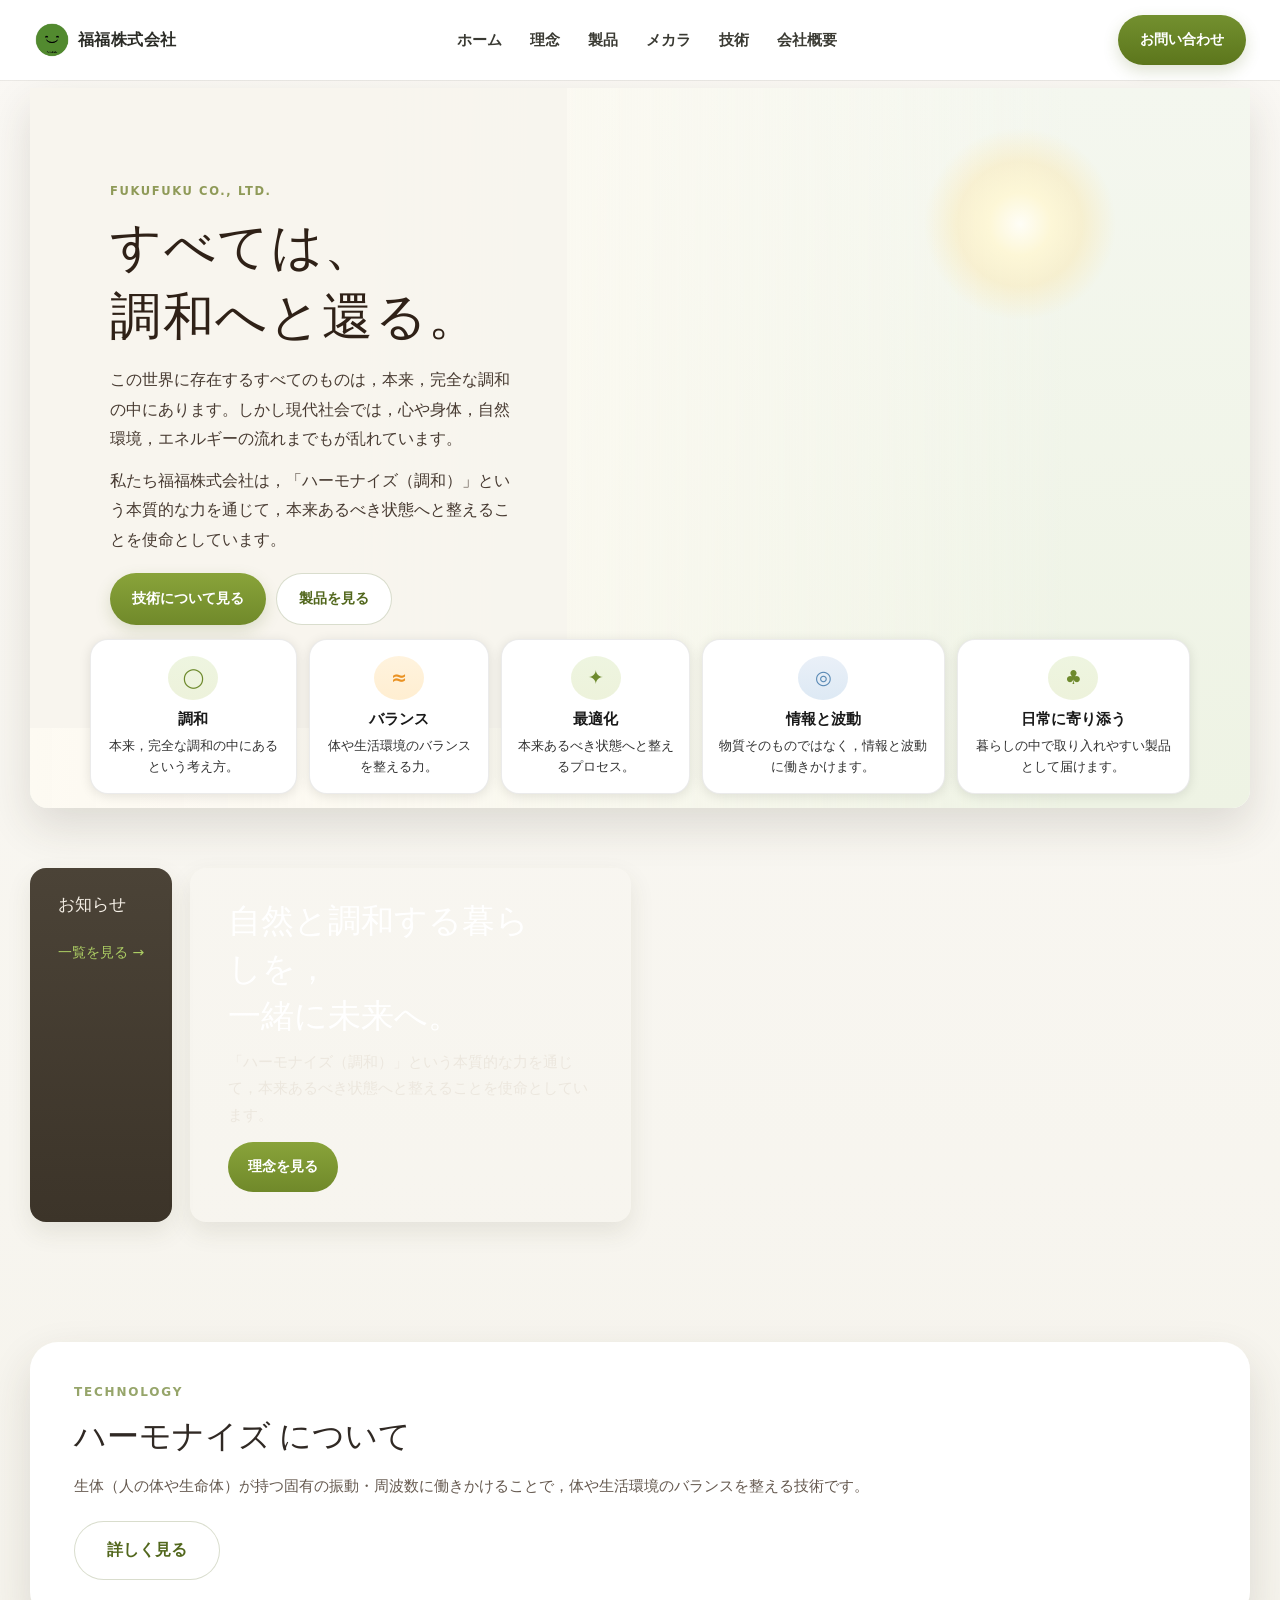
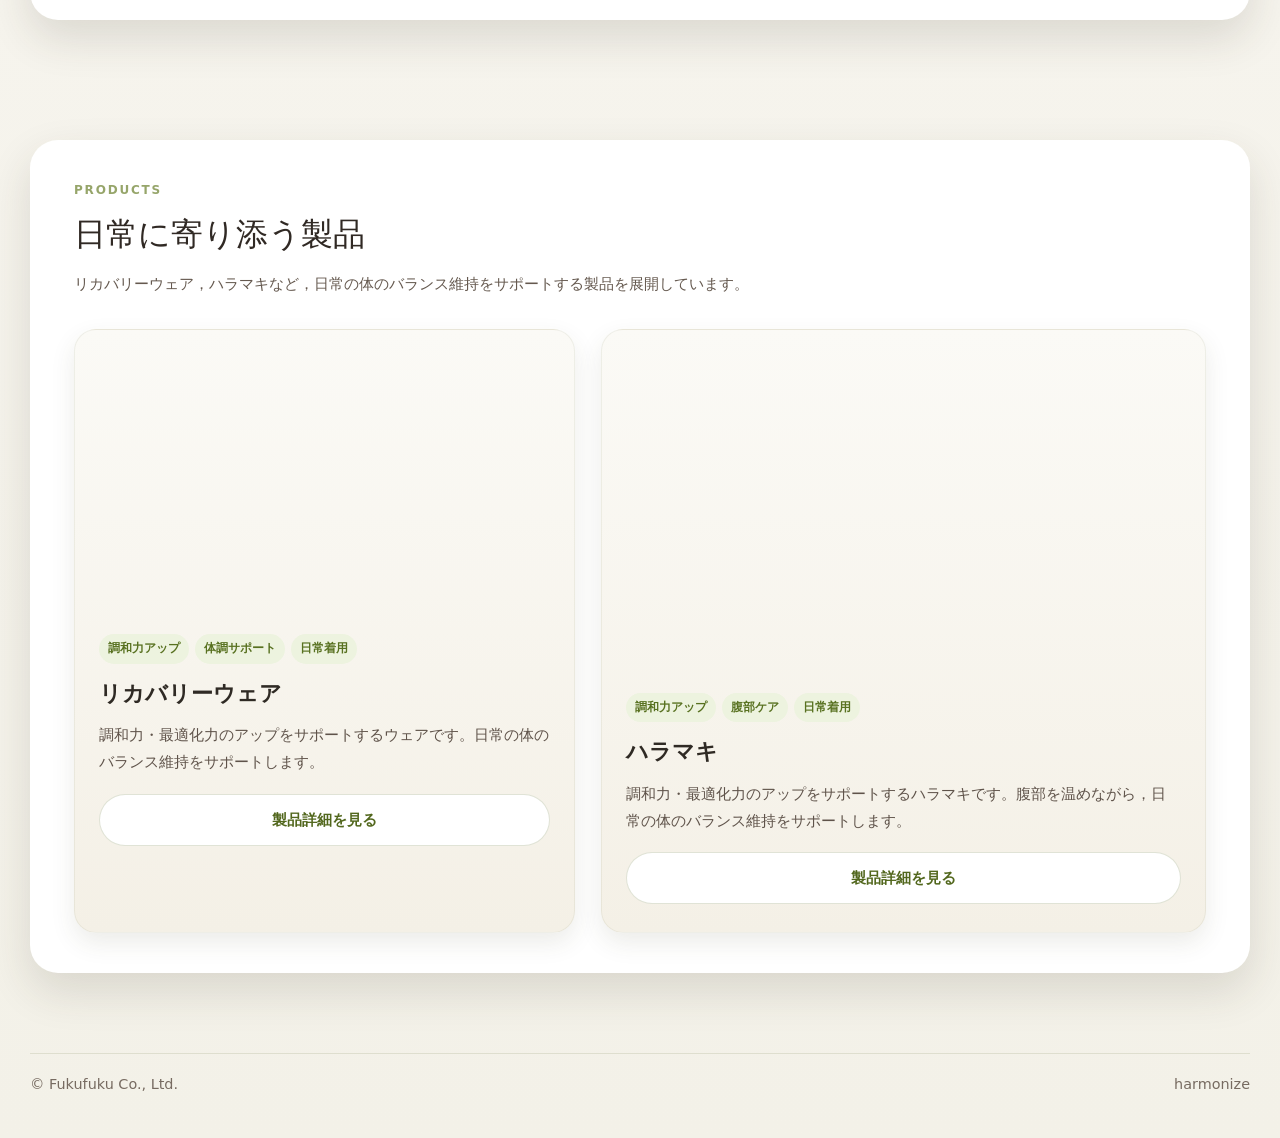
==== commit 4517a591: "Add mecara link and tshirt product, remove monitor-test links Co-Authored-By: Claude Opus 4.8 (1M co" ====
--- a/index.html
+++ b/index.html
@@ -25,6 +25,7 @@
     <a class="is-current" href="index.html">ホーム</a>
     <a href="philosophy.html">理念</a>
     <a href="products.html">製品</a>
+    <a href="mecara.html">メカラ</a>
     <a href="technology.html">技術</a>
     <a href="company.html">会社概要</a>
     <a href="contact.html">お問い合わせ</a>
@@ -44,6 +45,7 @@
       <a class="is-current" href="index.html">ホーム</a>
       <a href="philosophy.html">理念</a>
       <a href="products.html">製品</a>
+      <a href="mecara.html">メカラ</a>
       <a href="technology.html">技術</a>
       <a href="company.html">会社概要</a>
     </nav>
--- a/assets/styles.css
+++ b/assets/styles.css
@@ -1285,3 +1285,36 @@
   .section-box{padding:22px 16px;}
   .brand__title{font-size:.9rem;}
 }
+
+
+/* =====================================================
+   Additional mobile hardening — 2026-06-01
+   ===================================================== */
+@media (max-width: 768px){
+  html, body{overflow-x:hidden;}
+  img, video, iframe, table{max-width:100%;}
+  .page-hero__box{min-height:auto;}
+  .page-hero__inner{padding:24px 18px;}
+  .page-hero__inner h1{font-size:1.5rem;line-height:1.35;}
+  .page-hero__inner p{font-size:.92rem;line-height:1.75;}
+  .section-box{padding:20px 16px;}
+  .section-title{font-size:1.35rem;line-height:1.4;}
+  .hero-card{padding:18px !important;}
+  .hero-card__grid,.hero-card__kpis,.info-grid,.sample-grid,.comparison-table,.two-col{grid-template-columns:1fr !important;}
+  .hero-card__grid{gap:14px;}
+  .badge-row{gap:6px;}
+  .badge{font-size:.72rem;padding:5px 9px;}
+  .info-card,.sample-card{padding:16px;}
+  .sample-card__pair{grid-template-columns:1fr 20px 1fr;}
+  .sample-card__pair b{font-size:1.9rem;}
+  .comparison-table table{font-size:.9rem;}
+  .comparison-table th,.comparison-table td{padding:10px 8px;}
+  .diagram__grid{grid-template-columns:1fr;}
+  .balance{padding:6px 0;}
+  .flow{flex-direction:column;align-items:stretch;}
+  .flow span{text-align:center;}
+  .nerve{min-height:auto;}
+  .safe-box{padding:14px;}
+  .note{padding:14px;}
+  .section-cta .btn-wide{width:100%;}
+}
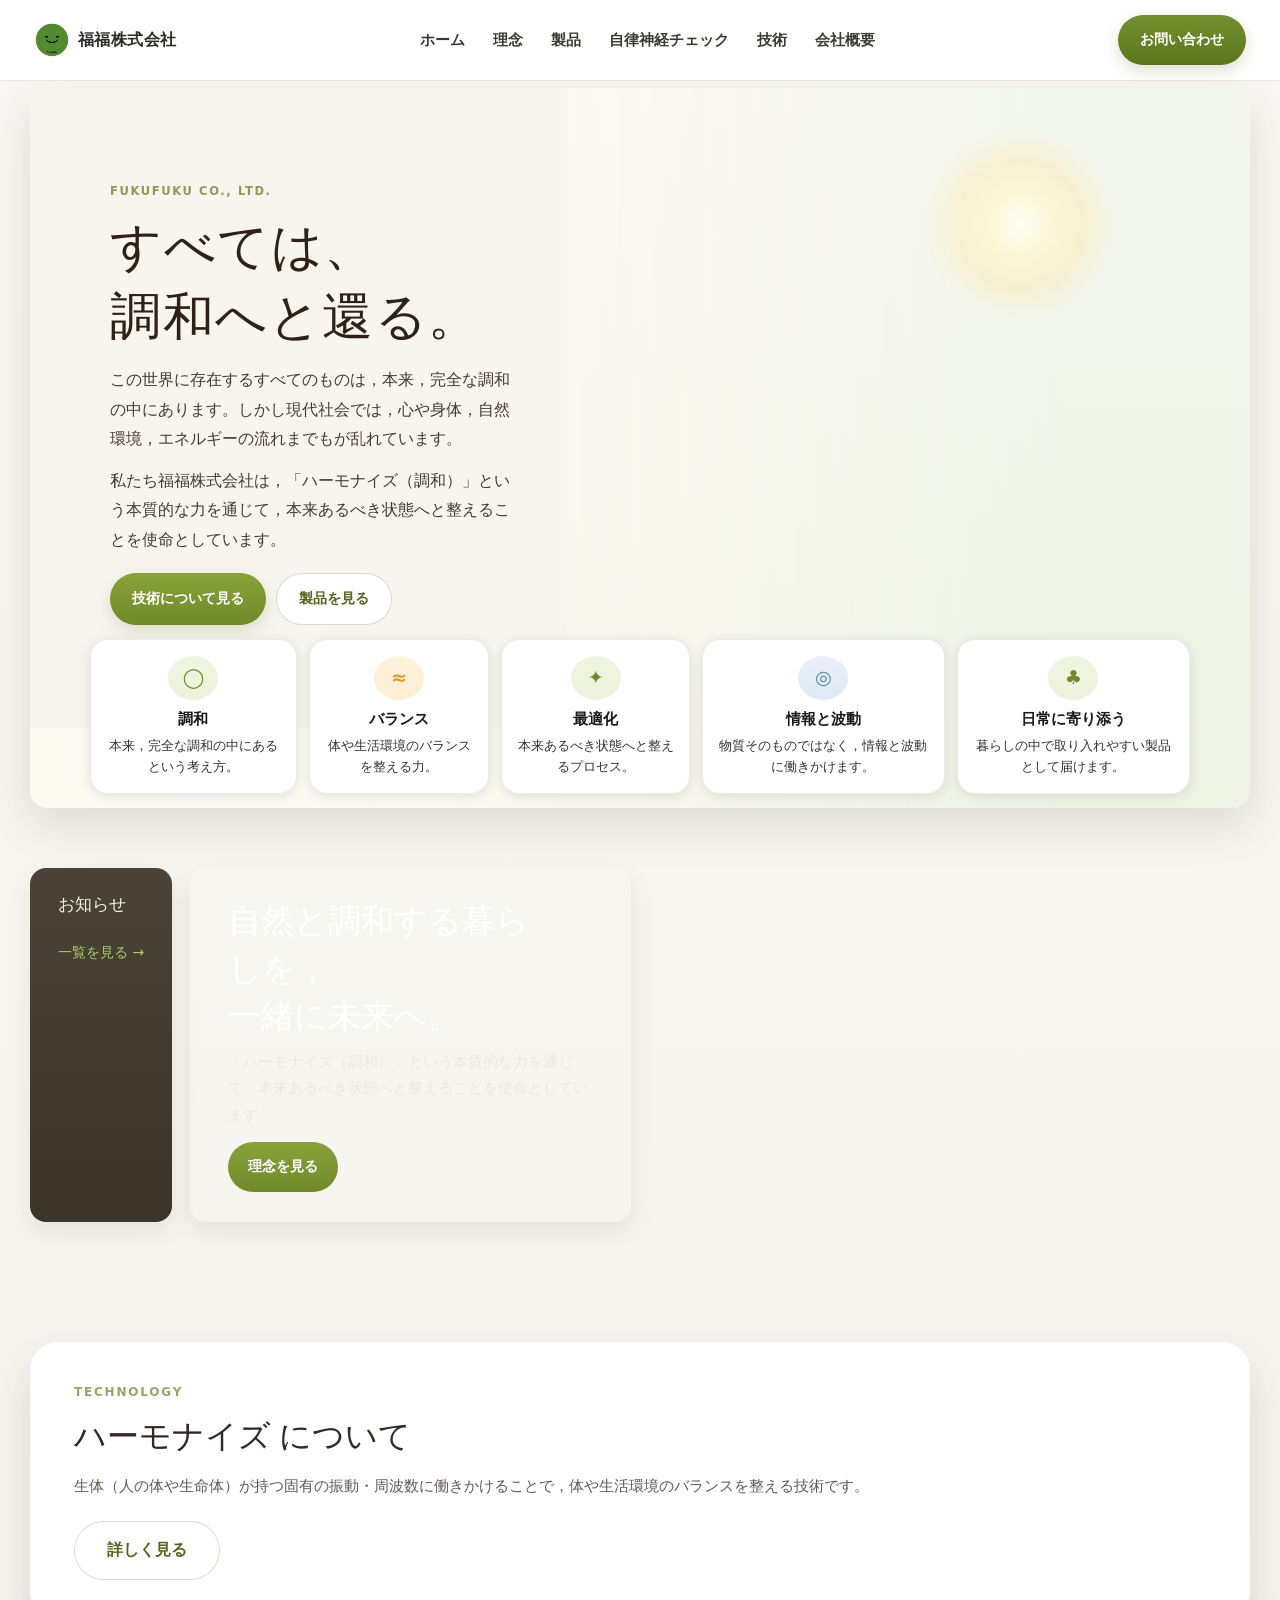
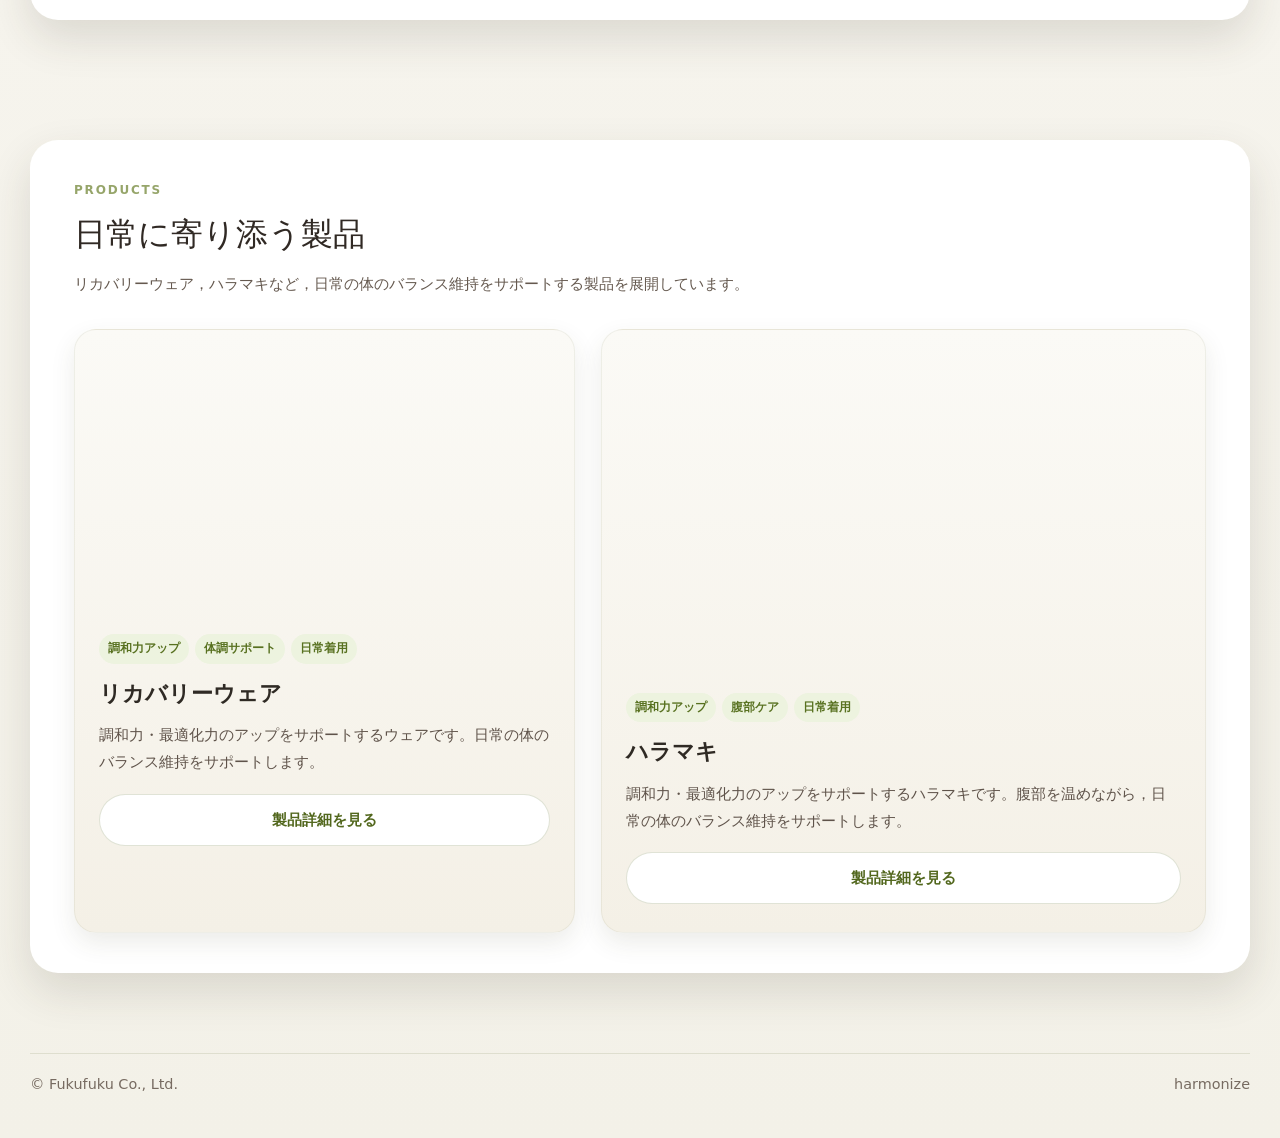
==== commit 6ed84b87: "Add back-nav and rename mecara title to 自律神経チェック Co-Authored-By: Claude Opus 4.8 (1M context) <norep" ====
--- a/index.html
+++ b/index.html
@@ -25,7 +25,7 @@
     <a class="is-current" href="index.html">ホーム</a>
     <a href="philosophy.html">理念</a>
     <a href="products.html">製品</a>
-    <a href="mecara.html">メカラ</a>
+    <a href="mecara.html">自律神経チェック</a>
     <a href="technology.html">技術</a>
     <a href="company.html">会社概要</a>
     <a href="contact.html">お問い合わせ</a>
@@ -45,7 +45,7 @@
       <a class="is-current" href="index.html">ホーム</a>
       <a href="philosophy.html">理念</a>
       <a href="products.html">製品</a>
-      <a href="mecara.html">メカラ</a>
+      <a href="mecara.html">自律神経チェック</a>
       <a href="technology.html">技術</a>
       <a href="company.html">会社概要</a>
     </nav>
